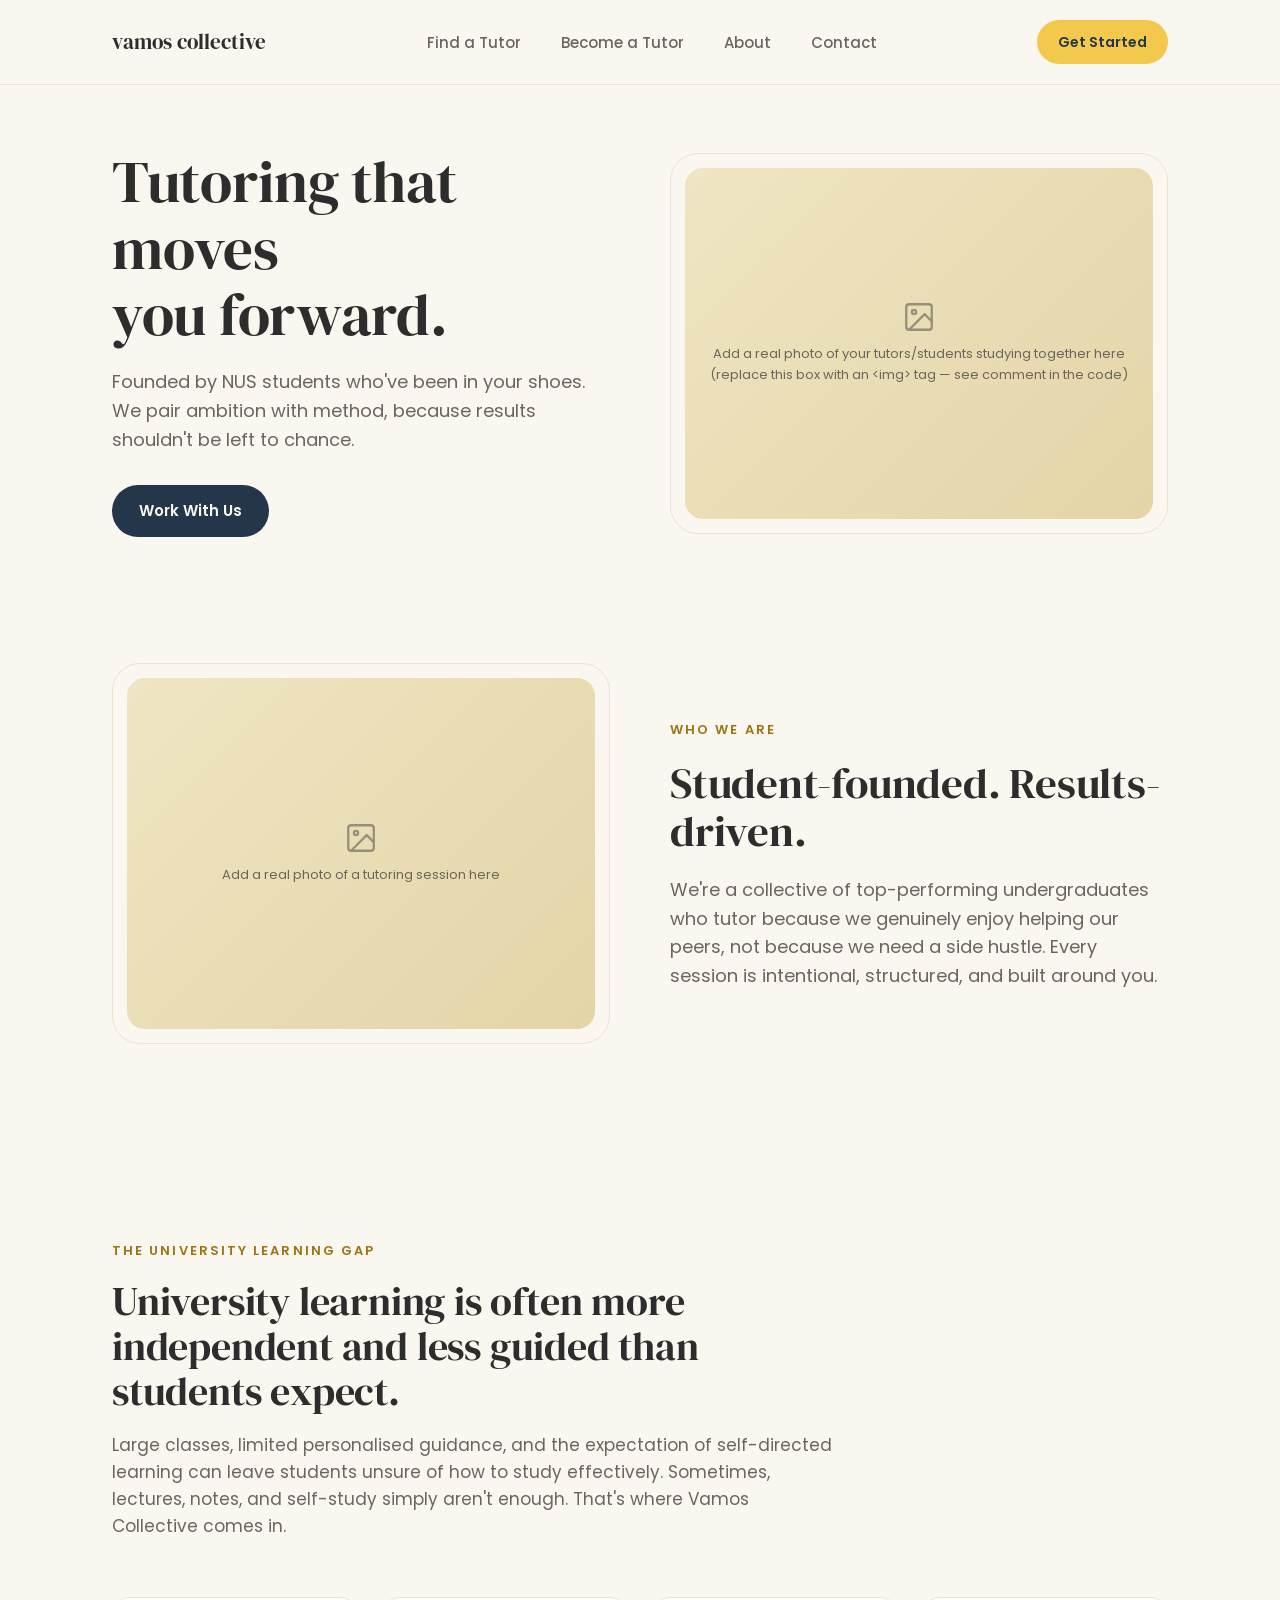
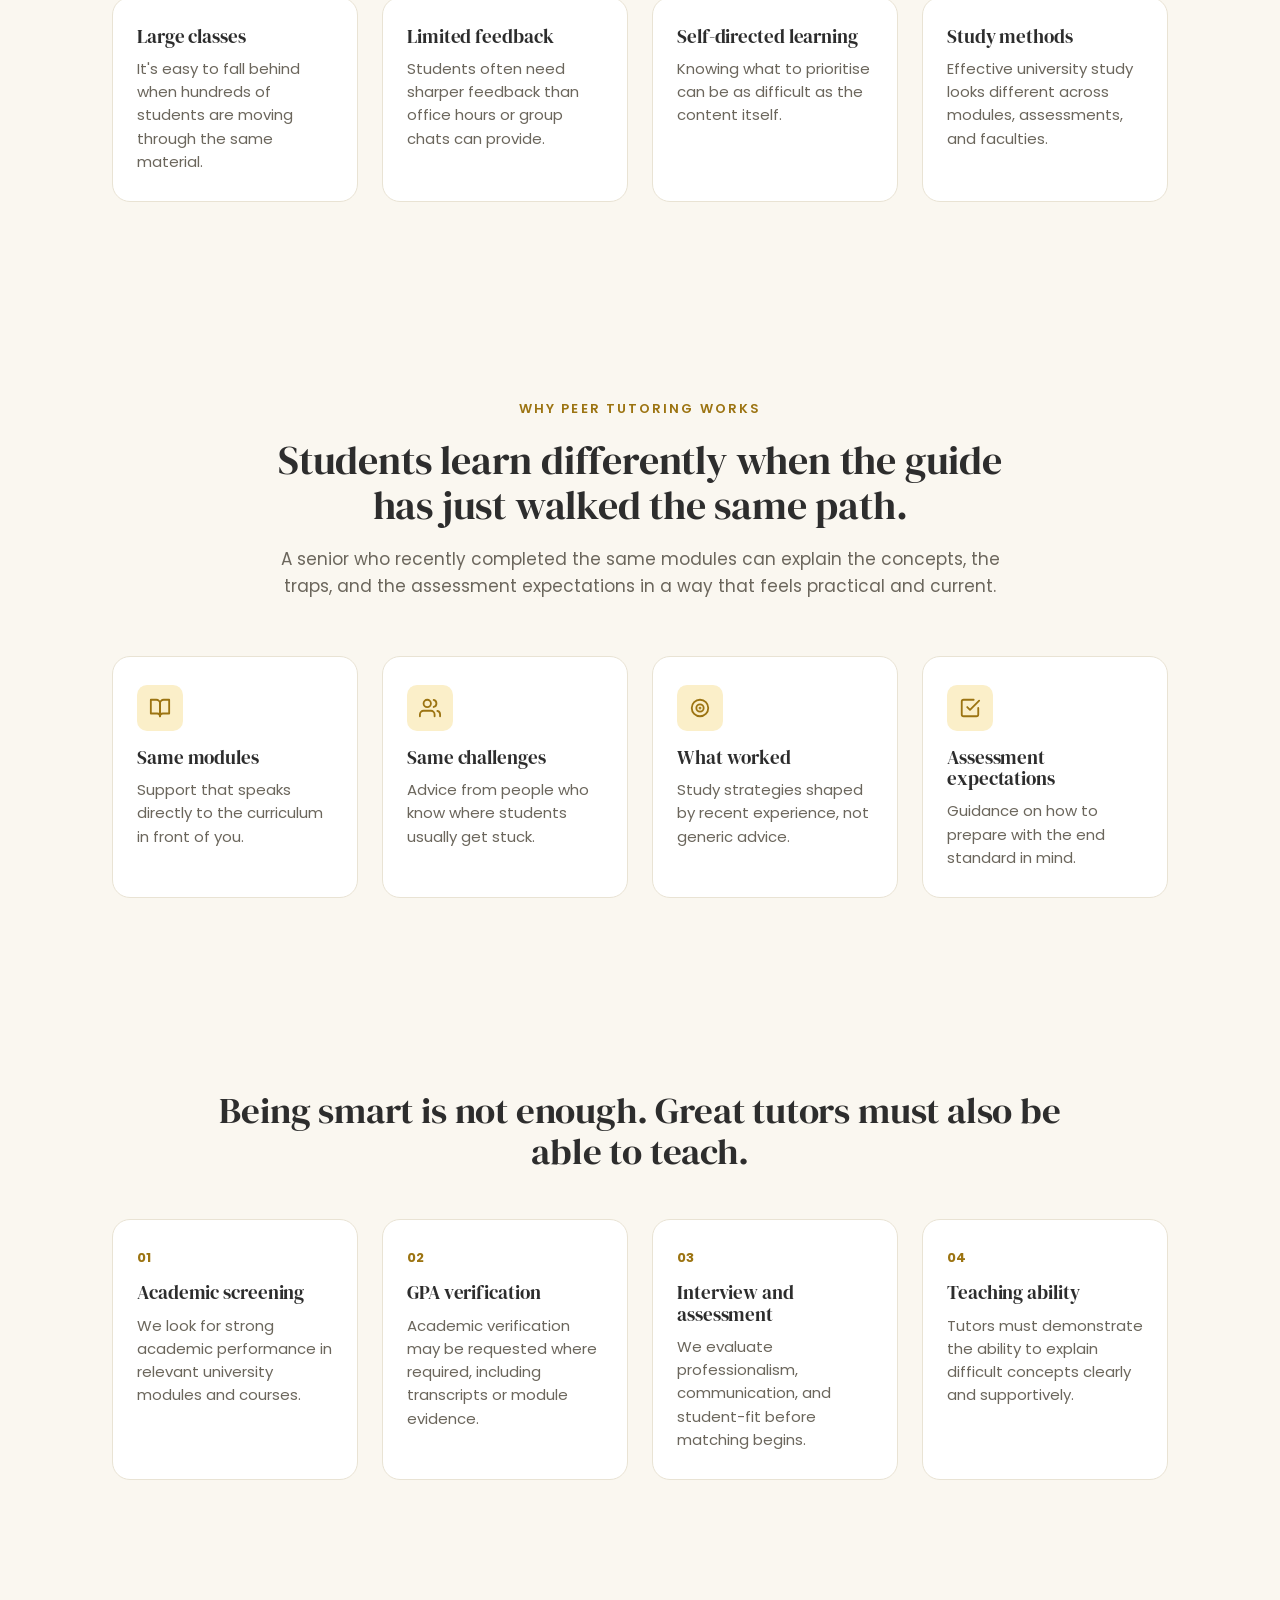
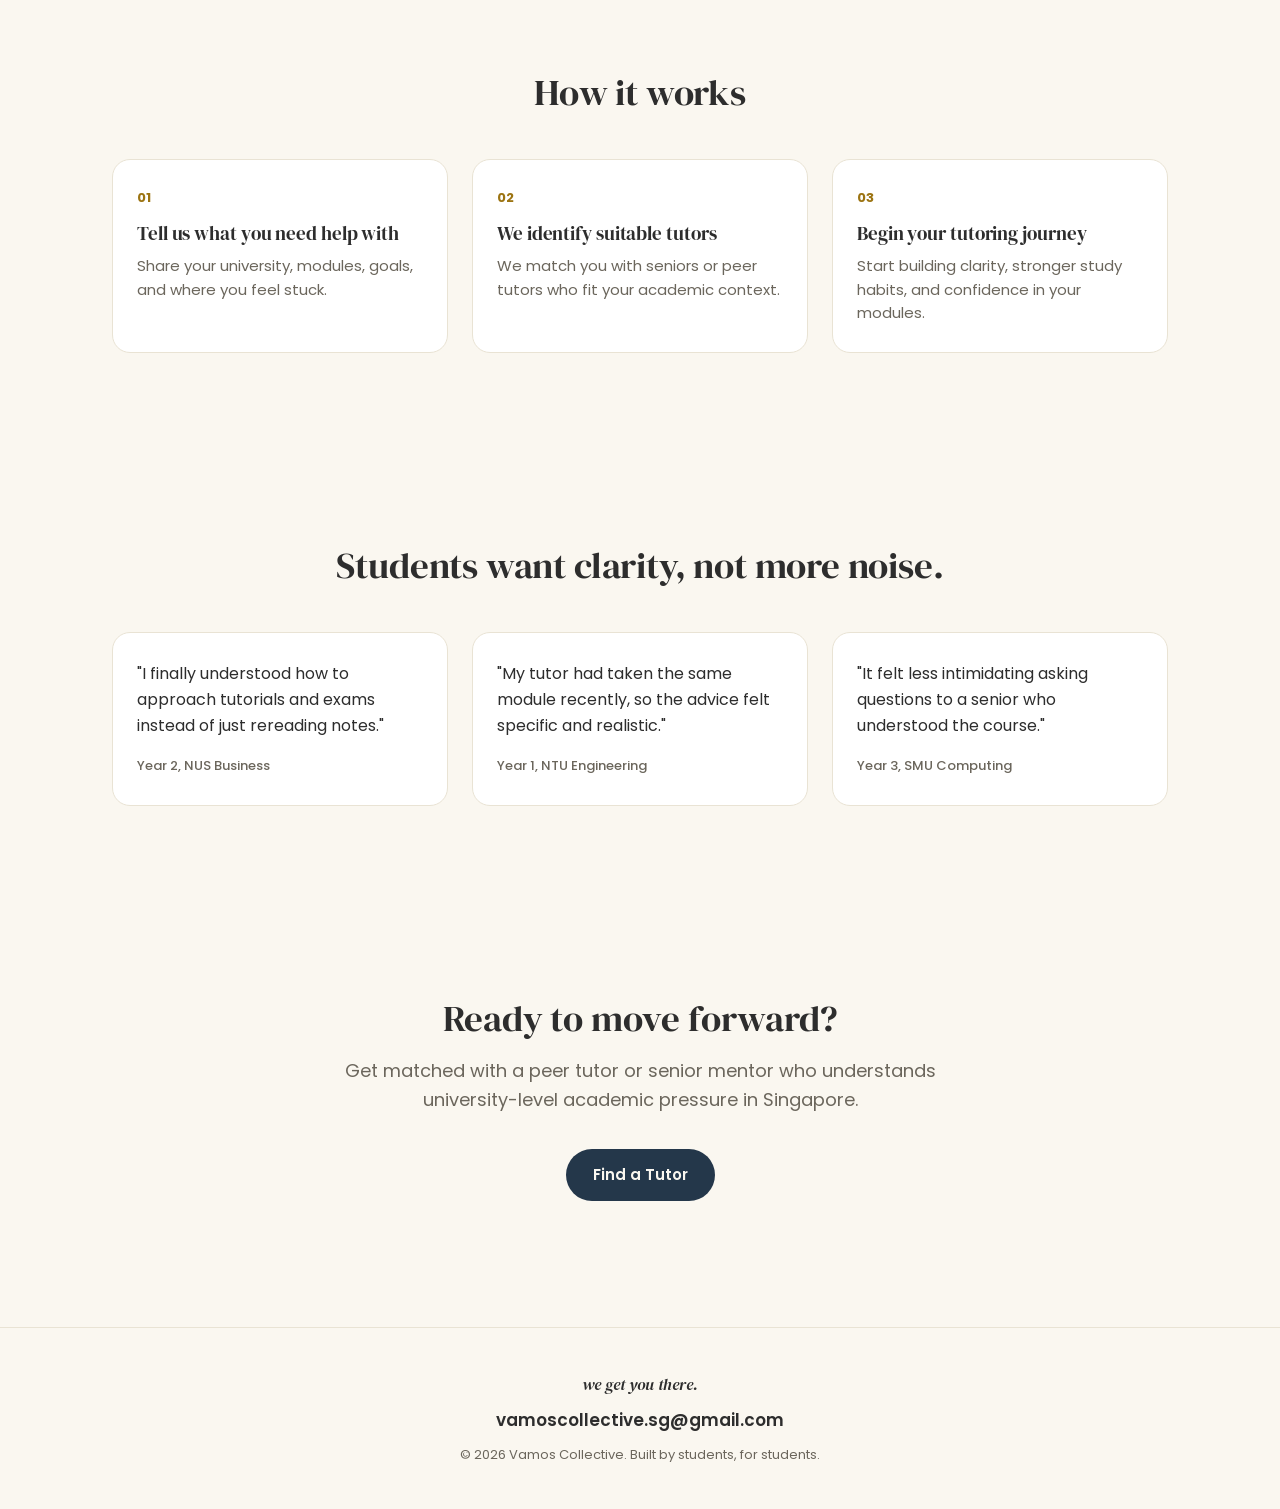
==== index.html @ 98f29b5d "Update index.html" ====
<!DOCTYPE html>
<html lang="en">
<head>
<meta charset="UTF-8">
<meta name="viewport" content="width=device-width, initial-scale=1.0">
<title>vamos collective — University Peer Tutoring in Singapore</title>
<meta name="description" content="vamos collective — Singapore's university-focused peer tutoring and academic support platform. We get you there.">
<link rel="stylesheet" href="css/styles.css">
</head>
<body>

<header class="site-header">
  <nav class="nav">
    <a href="index.html" class="nav-logo">vamos collective</a>
    <button class="nav-toggle" aria-label="Toggle menu" aria-expanded="false">
      <svg viewBox="0 0 24 24" fill="none" stroke="currentColor" stroke-width="2" stroke-linecap="round"><line x1="3" y1="6" x2="21" y2="6"/><line x1="3" y1="12" x2="21" y2="12"/><line x1="3" y1="18" x2="21" y2="18"/></svg>
    </button>
    <ul class="nav-links">
      <li><a href="find-a-tutor.html">Find a Tutor</a></li>
      <li><a href="become-a-tutor.html">Become a Tutor</a></li>
      <li><a href="about.html">About</a></li>
      <li><a href="contact.html">Contact</a></li>
    </ul>
    <a href="find-a-tutor.html" class="btn btn-gold btn-sm nav-cta">Get Started</a>
  </nav>
</header>

<main>

  <!-- SPLIT HERO -->
  <section class="hero-split">
    <div class="wrap">
      <div class="grid-2">
        <div>
          <h1>Tutoring that moves<br>you forward.</h1>
          <p class="lede">Founded by NUS students who've been in your shoes. We pair ambition with method, because results shouldn't be left to chance.</p>
          <div class="hero-split-actions">
            <a href="find-a-tutor.html" class="btn btn-primary">Work With Us</a>
          </div>
        </div>

        <div class="photo-frame">
          <div class="photo-placeholder">
            <svg viewBox="0 0 24 24" fill="none" stroke="currentColor" stroke-width="1.6" stroke-linecap="round" stroke-linejoin="round"><rect x="3" y="3" width="18" height="18" rx="2"/><circle cx="8.5" cy="8.5" r="1.5"/><path d="M21 15l-5-5L5 21"/></svg>
            <span>Add a real photo of your tutors/students studying together here<br>(replace this box with an &lt;img&gt; tag — see comment in the code)</span>
          </div>
          <!-- Once you have a real photo, replace the div above with:
          <img src="images/hero-photo.jpg" alt="Vamos Collective tutors and students studying together">
          -->
        </div>
      </div>
    </div>
  </section>

  <!-- WHO WE ARE -->
  <section>
    <div class="wrap">
      <div class="grid-2" style="align-items:center;">
        <div class="photo-frame">
          <div class="photo-placeholder">
            <svg viewBox="0 0 24 24" fill="none" stroke="currentColor" stroke-width="1.6" stroke-linecap="round" stroke-linejoin="round"><rect x="3" y="3" width="18" height="18" rx="2"/><circle cx="8.5" cy="8.5" r="1.5"/><path d="M21 15l-5-5L5 21"/></svg>
            <span>Add a real photo of a tutoring session here</span>
          </div>
          <!-- <img src="images/who-we-are.jpg" alt="A Vamos Collective tutor helping a student"> -->
        </div>

        <div>
          <span class="eyebrow">Who We Are</span>
          <h2 style="font-size:clamp(1.9rem,3.8vw,2.7rem); margin-bottom:20px;">Student-founded. Results-driven.</h2>
          <p class="lede">We're a collective of top-performing undergraduates who tutor because we genuinely enjoy helping our peers, not because we need a side hustle. Every session is intentional, structured, and built around you.</p>
        </div>
      </div>
    </div>
  </section>

  <!-- THE UNIVERSITY LEARNING GAP -->
  <section>
    <div class="wrap">
      <div class="section-head">
        <span class="eyebrow">The University Learning Gap</span>
        <h2>University learning is often more independent and less guided than students expect.</h2>
        <p>Large classes, limited personalised guidance, and the expectation of self-directed learning can leave students unsure of how to study effectively. Sometimes, lectures, notes, and self-study simply aren't enough. That's where Vamos Collective comes in.</p>
      </div>

      <div class="grid-4">
        <div class="card">
          <h3>Large classes</h3>
          <p>It's easy to fall behind when hundreds of students are moving through the same material.</p>
        </div>
        <div class="card">
          <h3>Limited feedback</h3>
          <p>Students often need sharper feedback than office hours or group chats can provide.</p>
        </div>
        <div class="card">
          <h3>Self-directed learning</h3>
          <p>Knowing what to prioritise can be as difficult as the content itself.</p>
        </div>
        <div class="card">
          <h3>Study methods</h3>
          <p>Effective university study looks different across modules, assessments, and faculties.</p>
        </div>
      </div>
    </div>
  </section>

  <!-- WHY PEER TUTORING WORKS -->
  <section>
    <div class="wrap">
      <div class="section-head center" style="max-width:760px;">
        <span class="eyebrow">Why Peer Tutoring Works</span>
        <h2>Students learn differently when the guide has just walked the same path.</h2>
        <p>A senior who recently completed the same modules can explain the concepts, the traps, and the assessment expectations in a way that feels practical and current.</p>
      </div>

      <div class="grid-4">
        <div class="card">
          <div class="icon-chip">
            <svg viewBox="0 0 24 24" fill="none" stroke="currentColor" stroke-width="2" stroke-linecap="round" stroke-linejoin="round"><path d="M2 3h6a4 4 0 0 1 4 4v14a3 3 0 0 0-3-3H2z"/><path d="M22 3h-6a4 4 0 0 0-4 4v14a3 3 0 0 1 3-3h7z"/></svg>
          </div>
          <h3>Same modules</h3>
          <p>Support that speaks directly to the curriculum in front of you.</p>
        </div>
        <div class="card">
          <div class="icon-chip">
            <svg viewBox="0 0 24 24" fill="none" stroke="currentColor" stroke-width="2" stroke-linecap="round" stroke-linejoin="round"><path d="M17 21v-2a4 4 0 0 0-4-4H5a4 4 0 0 0-4 4v2"/><circle cx="9" cy="7" r="4"/><path d="M23 21v-2a4 4 0 0 0-3-3.87"/><path d="M16 3.13a4 4 0 0 1 0 7.75"/></svg>
          </div>
          <h3>Same challenges</h3>
          <p>Advice from people who know where students usually get stuck.</p>
        </div>
        <div class="card">
          <div class="icon-chip">
            <svg viewBox="0 0 24 24" fill="none" stroke="currentColor" stroke-width="2" stroke-linecap="round" stroke-linejoin="round"><circle cx="12" cy="12" r="9"/><circle cx="12" cy="12" r="4"/><circle cx="12" cy="12" r="0.5"/></svg>
          </div>
          <h3>What worked</h3>
          <p>Study strategies shaped by recent experience, not generic advice.</p>
        </div>
        <div class="card">
          <div class="icon-chip">
            <svg viewBox="0 0 24 24" fill="none" stroke="currentColor" stroke-width="2" stroke-linecap="round" stroke-linejoin="round"><path d="M9 11l3 3L22 4"/><path d="M21 12v7a2 2 0 0 1-2 2H5a2 2 0 0 1-2-2V5a2 2 0 0 1 2-2h11"/></svg>
          </div>
          <h3>Assessment expectations</h3>
          <p>Guidance on how to prepare with the end standard in mind.</p>
        </div>
      </div>
    </div>
  </section>

  <!-- SMART VS TEACH -->
  <section>
    <div class="wrap statement-wrap">
      <h2 class="statement">Being smart is not enough. Great tutors must also be able to teach.</h2>

      <div class="grid-4" style="margin-top:46px; text-align:left;">
        <div class="card">
          <span class="num">01</span>
          <h3>Academic screening</h3>
          <p>We look for strong academic performance in relevant university modules and courses.</p>
        </div>
        <div class="card">
          <span class="num">02</span>
          <h3>GPA verification</h3>
          <p>Academic verification may be requested where required, including transcripts or module evidence.</p>
        </div>
        <div class="card">
          <span class="num">03</span>
          <h3>Interview and assessment</h3>
          <p>We evaluate professionalism, communication, and student-fit before matching begins.</p>
        </div>
        <div class="card">
          <span class="num">04</span>
          <h3>Teaching ability</h3>
          <p>Tutors must demonstrate the ability to explain difficult concepts clearly and supportively.</p>
        </div>
      </div>
    </div>
  </section>

  <!-- HOW IT WORKS -->
  <section>
    <div class="wrap statement-wrap">
      <h2 class="statement" style="margin-bottom:46px;">How it works</h2>
      <div class="grid-3" style="text-align:left;">
        <div class="card">
          <span class="num">01</span>
          <h3>Tell us what you need help with</h3>
          <p>Share your university, modules, goals, and where you feel stuck.</p>
        </div>
        <div class="card">
          <span class="num">02</span>
          <h3>We identify suitable tutors</h3>
          <p>We match you with seniors or peer tutors who fit your academic context.</p>
        </div>
        <div class="card">
          <span class="num">03</span>
          <h3>Begin your tutoring journey</h3>
          <p>Start building clarity, stronger study habits, and confidence in your modules.</p>
        </div>
      </div>
    </div>
  </section>

  <!-- TESTIMONIALS -->
  <section>
    <div class="wrap statement-wrap">
      <h2 class="statement" style="margin-bottom:46px;">Students want clarity, not more noise.</h2>
      <div class="grid-3" style="text-align:left;">
        <div class="quote-card">
          <p class="quote">"I finally understood how to approach tutorials and exams instead of just rereading notes."</p>
          <p class="who">Year 2, NUS Business</p>
        </div>
        <div class="quote-card">
          <p class="quote">"My tutor had taken the same module recently, so the advice felt specific and realistic."</p>
          <p class="who">Year 1, NTU Engineering</p>
        </div>
        <div class="quote-card">
          <p class="quote">"It felt less intimidating asking questions to a senior who understood the course."</p>
          <p class="who">Year 3, SMU Computing</p>
        </div>
      </div>
    </div>
  </section>

  <!-- FINAL CTA -->
  <section>
    <div class="wrap statement-wrap">
      <h2 class="statement">Ready to move forward?</h2>
      <p class="hero-sub" style="margin-top:18px;">Get matched with a peer tutor or senior mentor who understands university-level academic pressure in Singapore.</p>
      <div class="hero-actions">
        <a href="find-a-tutor.html" class="btn btn-primary">Find a Tutor</a>
      </div>
    </div>
  </section>

</main>

<footer class="site-footer">
  <div class="wrap">
    <p class="tagline-italic" style="font-size:16px; margin-bottom:10px;">we get you there.</p>
    <a href="mailto:vamoscollective.sg@gmail.com">vamoscollective.sg@gmail.com</a>
    <p class="footer-copy">© 2026 Vamos Collective. Built by students, for students.</p>
  </div>
</footer>

<script src="js/main.js"></script>
</body>
</html>
---- css/styles.css ----
/* ===================================================
   VAMOS COLLECTIVE — Shared Stylesheet
   Palette: Warm Cream / Golden Yellow / Charcoal / Dusty Navy
   =================================================== */

@import url('https://fonts.googleapis.com/css2?family=DM+Serif+Display:ital@0;1&family=Poppins:wght@400;500;600;700&display=swap');

:root {
  /* Color tokens — exact brand spec */
  --cream: #FAF7F0;
  --card: #FFFFFF;
  --gold: #F2C94C;
  --gold-deep: #9C7412;          /* accessible-contrast gold for small text on cream */
  --gold-soft: #FBEFC9;          /* tint for icon chips / hover backgrounds */
  --navy: #334E68;
  --navy-deep: #24374A;
  --charcoal: #2D2D2D;
  --charcoal-soft: #6B665C;
  --line: #E9E3D4;

  /* Type */
  --font-display: 'DM Serif Display', Georgia, serif;
  --font-body: 'Poppins', system-ui, sans-serif;

  /* Layout */
  --max-width: 1120px;
  --radius-lg: 28px;
  --radius-md: 18px;
  --radius-sm: 10px;
}

*, *::before, *::after { box-sizing: border-box; }

html { scroll-behavior: smooth; }

@media (prefers-reduced-motion: reduce) {
  html { scroll-behavior: auto; }
  *, *::before, *::after {
    animation-duration: 0.01ms !important;
    animation-iteration-count: 1 !important;
    transition-duration: 0.01ms !important;
  }
}

body {
  margin: 0;
  background: var(--cream);
  color: var(--charcoal);
  font-family: var(--font-body);
  font-size: 17px;
  line-height: 1.6;
  -webkit-font-smoothing: antialiased;
}

img { max-width: 100%; display: block; }

a { color: inherit; text-decoration: none; }

h1, h2, h3 {
  font-family: var(--font-display);
  font-weight: 400;
  line-height: 1.12;
  letter-spacing: -0.005em;
  margin: 0;
  color: var(--charcoal);
}

.tagline-italic {
  font-family: var(--font-display);
  font-style: italic;
}

p { margin: 0; }

.wrap {
  max-width: var(--max-width);
  margin: 0 auto;
  padding: 0 32px;
}

/* Focus visibility for keyboard users */
a:focus-visible,
button:focus-visible,
input:focus-visible,
textarea:focus-visible {
  outline: 3px solid var(--navy);
  outline-offset: 3px;
}

/* ===================== EYEBROW LABEL ===================== */
.eyebrow {
  display: inline-block;
  font-family: var(--font-body);
  font-weight: 600;
  font-size: 13px;
  letter-spacing: 0.16em;
  text-transform: uppercase;
  color: var(--gold-deep);
  margin-bottom: 18px;
}

/* ===================== NAVIGATION ===================== */
.site-header {
  position: sticky;
  top: 0;
  z-index: 50;
  background: rgba(250, 247, 240, 0.92);
  backdrop-filter: blur(8px);
  border-bottom: 1px solid var(--line);
}

.nav {
  display: flex;
  align-items: center;
  justify-content: space-between;
  padding: 20px 32px;
  max-width: var(--max-width);
  margin: 0 auto;
}

.nav-logo {
  font-family: var(--font-display);
  font-weight: 400;
  font-size: 21px;
  text-transform: lowercase;
  color: var(--charcoal);
}

.nav-links {
  display: flex;
  align-items: center;
  gap: 36px;
  list-style: none;
  margin: 0;
  padding: 0;
}

.nav-links a {
  font-size: 15px;
  font-weight: 500;
  color: var(--charcoal-soft);
  transition: color 0.15s ease;
  padding: 6px 2px;
}

.nav-links a:hover { color: var(--charcoal); }

.nav-links a[aria-current="page"] {
  color: var(--charcoal);
  font-weight: 600;
}

.nav-cta {
  display: inline-flex;
}

.nav-toggle {
  display: none;
  background: none;
  border: none;
  cursor: pointer;
  padding: 8px;
}

.nav-toggle svg { width: 26px; height: 26px; }

/* ===================== BUTTONS ===================== */
.btn {
  display: inline-flex;
  align-items: center;
  justify-content: center;
  gap: 8px;
  font-family: var(--font-body);
  font-weight: 600;
  font-size: 15px;
  padding: 13px 26px;
  border-radius: 999px;
  border: 1px solid transparent;
  cursor: pointer;
  transition: transform 0.15s ease, box-shadow 0.15s ease, background 0.15s ease, border-color 0.15s ease;
  white-space: nowrap;
}

.btn:hover { transform: translateY(-1px); }

.btn-primary {
  background: var(--navy-deep);
  color: var(--cream);
}
.btn-primary:hover { background: var(--navy); }

.btn-gold {
  background: var(--gold);
  color: var(--navy-deep);
}
.btn-gold:hover { box-shadow: 0 6px 18px rgba(242, 201, 76, 0.45); }

.btn-outline {
  background: transparent;
  color: var(--charcoal);
  border-color: var(--line);
}
.btn-outline:hover { border-color: var(--charcoal); }

.btn-sm { padding: 10px 20px; font-size: 14px; }

.btn:disabled,
.btn[aria-disabled="true"] {
  opacity: 0.55;
  cursor: not-allowed;
  transform: none !important;
}

/* ===================== HERO ===================== */
.hero {
  padding: 108px 0 76px;
  text-align: center;
  position: relative;
  overflow: hidden;
}

.hero-badge {
  display: inline-flex;
  align-items: center;
  gap: 8px;
  background: var(--card);
  border: 1px solid var(--line);
  padding: 9px 18px 9px 14px;
  border-radius: 999px;
  font-size: 14px;
  font-weight: 500;
  color: var(--charcoal-soft);
  margin-bottom: 28px;
}

.hero h1 {
  font-size: clamp(2.4rem, 5.4vw, 4.1rem);
  max-width: 900px;
  margin: 0 auto;
}

.hero-sub {
  max-width: 620px;
  margin: 26px auto 0;
  color: var(--charcoal-soft);
  font-size: 18px;
}

.hero-actions {
  display: flex;
  justify-content: center;
  gap: 14px;
  margin-top: 34px;
  flex-wrap: wrap;
}

/* University route strip */
.uni-strip {
  margin: 48px auto 0;
  max-width: 780px;
  background: var(--card);
  border: 1px solid var(--line);
  border-radius: 999px;
  padding: 16px 30px;
  display: flex;
  align-items: center;
  justify-content: center;
  gap: 22px;
  flex-wrap: wrap;
  position: relative;
}

.uni-strip span {
  font-family: var(--font-body);
  font-weight: 600;
  font-size: 14px;
  color: var(--charcoal);
}

.uni-strip .uni-note {
  font-family: var(--font-body);
  font-weight: 400;
  color: var(--charcoal-soft);
}

.uni-strip .dot {
  width: 4px;
  height: 4px;
  border-radius: 50%;
  background: var(--gold);
}

/* Signature route/path motif */
.route-line {
  position: absolute;
  inset: 0;
  pointer-events: none;
  opacity: 0.5;
  z-index: -1;
}

/* ===================== SECTIONS ===================== */
section { padding: 96px 0; }

.section-head {
  max-width: 720px;
  margin-bottom: 56px;
}

.section-head.center { margin-left: auto; margin-right: auto; text-align: center; }

.section-head h2 {
  font-size: clamp(1.7rem, 3.4vw, 2.5rem);
}

.section-head p {
  margin-top: 18px;
  color: var(--charcoal-soft);
  font-size: 17px;
}

.lede {
  max-width: 760px;
  color: var(--charcoal-soft);
  font-size: 18px;
  margin-top: 20px;
}

/* ===================== GRID / CARDS ===================== */
.grid-4 {
  display: grid;
  grid-template-columns: repeat(4, 1fr);
  gap: 24px;
}

.grid-3 {
  display: grid;
  grid-template-columns: repeat(3, 1fr);
  gap: 24px;
}

.grid-2 {
  display: grid;
  grid-template-columns: 1fr 1fr;
  gap: 60px;
  align-items: start;
}

.card {
  background: var(--card);
  border: 1px solid var(--line);
  border-radius: var(--radius-md);
  padding: 28px 24px;
}

.card h3 {
  font-size: 19px;
  font-weight: 400;
  margin-bottom: 10px;
}

.card p {
  color: var(--charcoal-soft);
  font-size: 15px;
  line-height: 1.55;
}

.card .num {
  font-family: var(--font-body);
  font-weight: 700;
  font-size: 13px;
  color: var(--gold-deep);
  margin-bottom: 14px;
  display: block;
}

.icon-chip {
  width: 46px;
  height: 46px;
  border-radius: var(--radius-sm);
  background: var(--gold-soft);
  display: flex;
  align-items: center;
  justify-content: center;
  margin-bottom: 16px;
}

.icon-chip svg { width: 22px; height: 22px; stroke: var(--gold-deep); }

/* Testimonial cards */
.quote-card {
  background: var(--card);
  border: 1px solid var(--line);
  border-radius: var(--radius-md);
  padding: 28px 24px;
  display: flex;
  flex-direction: column;
  gap: 18px;
}

.quote-card p.quote {
  font-size: 16px;
  color: var(--charcoal);
  line-height: 1.6;
}

.quote-card .who {
  font-size: 13px;
  color: var(--charcoal-soft);
  font-weight: 500;
}

/* Bold statement / mid-page heading (no card) */
.statement {
  font-size: clamp(1.6rem, 3.2vw, 2.3rem);
  max-width: 900px;
  margin: 0 auto;
  text-align: center;
}

.statement-wrap { text-align: center; }

/* ===================== FORM CARD (Become/Find a tutor) ===================== */
.form-card {
  background: var(--card);
  border: 1px solid var(--line);
  border-radius: var(--radius-lg);
  padding: 36px;
}

.form-card h3 {
  font-size: 22px;
  margin-bottom: 10px;
}

.form-card > p {
  color: var(--charcoal-soft);
  font-size: 15px;
  margin-bottom: 24px;
}

.embed-box {
  border: 1.5px dashed var(--line);
  border-radius: var(--radius-md);
  padding: 46px 24px;
  text-align: center;
  margin-bottom: 24px;
}

.embed-box strong {
  display: block;
  font-family: var(--font-display);
  font-size: 16px;
  margin-bottom: 8px;
}

.embed-box p {
  font-size: 14px;
  color: var(--charcoal-soft);
}

.embed-box iframe {
  width: 100%;
  min-height: 640px;
  border: none;
  border-radius: var(--radius-sm);
}

.form-actions { text-align: center; }

.form-note {
  display: block;
  margin-top: 12px;
  font-size: 13px;
  color: var(--charcoal-soft);
}

/* ===================== CONTACT FORM ===================== */
.contact-form {
  background: var(--card);
  border: 1px solid var(--line);
  border-radius: var(--radius-lg);
  padding: 36px;
}

.contact-form h3 {
  font-size: 22px;
  margin-bottom: 22px;
}

.field {
  width: 100%;
  padding: 15px 18px;
  margin-bottom: 16px;
  border: 1px solid var(--line);
  border-radius: var(--radius-sm);
  background: var(--cream);
  font-family: var(--font-body);
  font-size: 15px;
  color: var(--charcoal);
}

.field::placeholder { color: #9A9385; }

textarea.field { min-height: 140px; resize: vertical; }

.contact-form .btn { width: 100%; }

.form-status {
  margin-top: 14px;
  font-size: 14px;
  text-align: center;
}
.form-status.success { color: #3F7A4E; }
.form-status.error { color: #B3452E; }

.mail-pill {
  display: inline-flex;
  align-items: center;
  gap: 10px;
  background: var(--card);
  border: 1px solid var(--line);
  padding: 10px 20px;
  border-radius: 999px;
  font-weight: 600;
  font-size: 15px;
  margin-bottom: 30px;
}
.mail-pill svg { width: 18px; height: 18px; stroke: var(--gold-deep); }

/* ===================== PHOTO FRAME (real photography slot) ===================== */
.photo-frame {
  background: var(--cream);
  border: 1px solid var(--line);
  border-radius: var(--radius-lg);
  padding: 14px;
}

.photo-frame .photo-placeholder {
  width: 100%;
  aspect-ratio: 4 / 3;
  border-radius: calc(var(--radius-lg) - 10px);
  background: linear-gradient(135deg, #F0E5C4, #E3D5A6);
  display: flex;
  flex-direction: column;
  align-items: center;
  justify-content: center;
  gap: 10px;
  color: var(--charcoal-soft);
  font-family: var(--font-body);
  font-size: 13px;
  text-align: center;
  padding: 24px;
}

.photo-frame .photo-placeholder svg {
  width: 34px;
  height: 34px;
  stroke: var(--charcoal-soft);
  opacity: 0.65;
}

.photo-frame img {
  width: 100%;
  height: 100%;
  object-fit: cover;
  border-radius: calc(var(--radius-lg) - 10px);
  display: block;
}

/* ===================== SPLIT HERO (homepage) ===================== */
.hero-split { padding: 64px 0 30px; }

.hero-split .grid-2 { align-items: center; }

.hero-split h1 {
  font-size: clamp(2.5rem, 5vw, 3.7rem);
  margin-bottom: 20px;
}

.hero-split .lede { margin-top: 0; }

.hero-split-actions {
  display: flex;
  gap: 14px;
  margin-top: 30px;
  flex-wrap: wrap;
}

/* ===================== FOOTER (minimal, centered) ===================== */
.site-footer {
  border-top: 1px solid var(--line);
  padding: 44px 0;
  margin-top: 30px;
  text-align: center;
}

.site-footer a {
  font-weight: 600;
  color: var(--charcoal);
}

.site-footer a:hover { color: var(--navy); }

.site-footer .footer-copy {
  margin-top: 10px;
  font-size: 13px;
  color: var(--charcoal-soft);
}

/* ===================== RESPONSIVE ===================== */
@media (max-width: 860px) {
  .grid-4 { grid-template-columns: repeat(2, 1fr); }
  .grid-3 { grid-template-columns: 1fr; }
  .grid-2 { grid-template-columns: 1fr; gap: 40px; }
}

@media (max-width: 720px) {
  .nav-links {
    position: fixed;
    top: 73px;
    left: 0;
    right: 0;
    background: var(--cream);
    flex-direction: column;
    align-items: flex-start;
    gap: 4px;
    padding: 18px 24px 26px;
    border-bottom: 1px solid var(--line);
    transform: translateY(-140%);
    transition: transform 0.25s ease;
  }
  .nav-links.open { transform: translateY(0); }
  .nav-links a { padding: 10px 0; width: 100%; }
  .nav-cta { display: none; }
  .nav-toggle { display: inline-flex; }
  .grid-4 { grid-template-columns: 1fr; }
  .hero { padding: 56px 0 40px; }
  .wrap { padding: 0 20px; }
  .form-card, .contact-form { padding: 26px; }
}
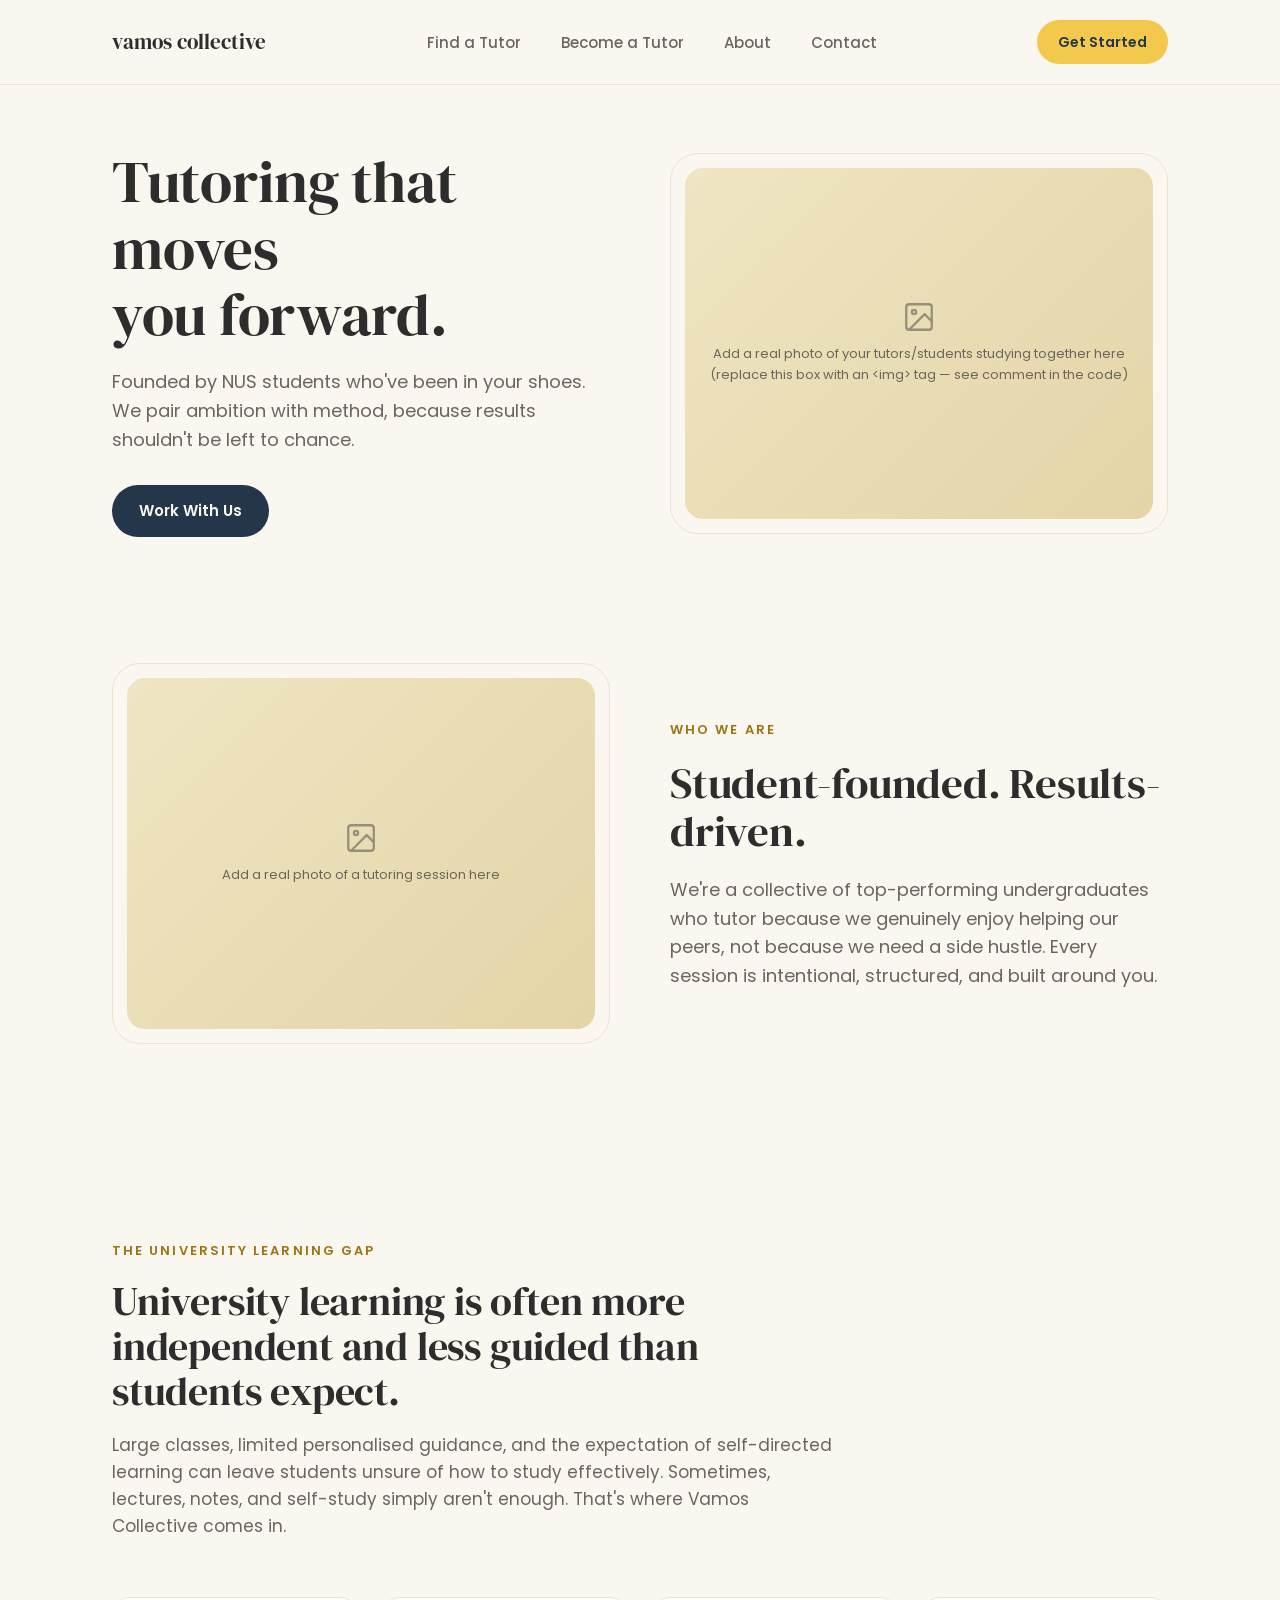
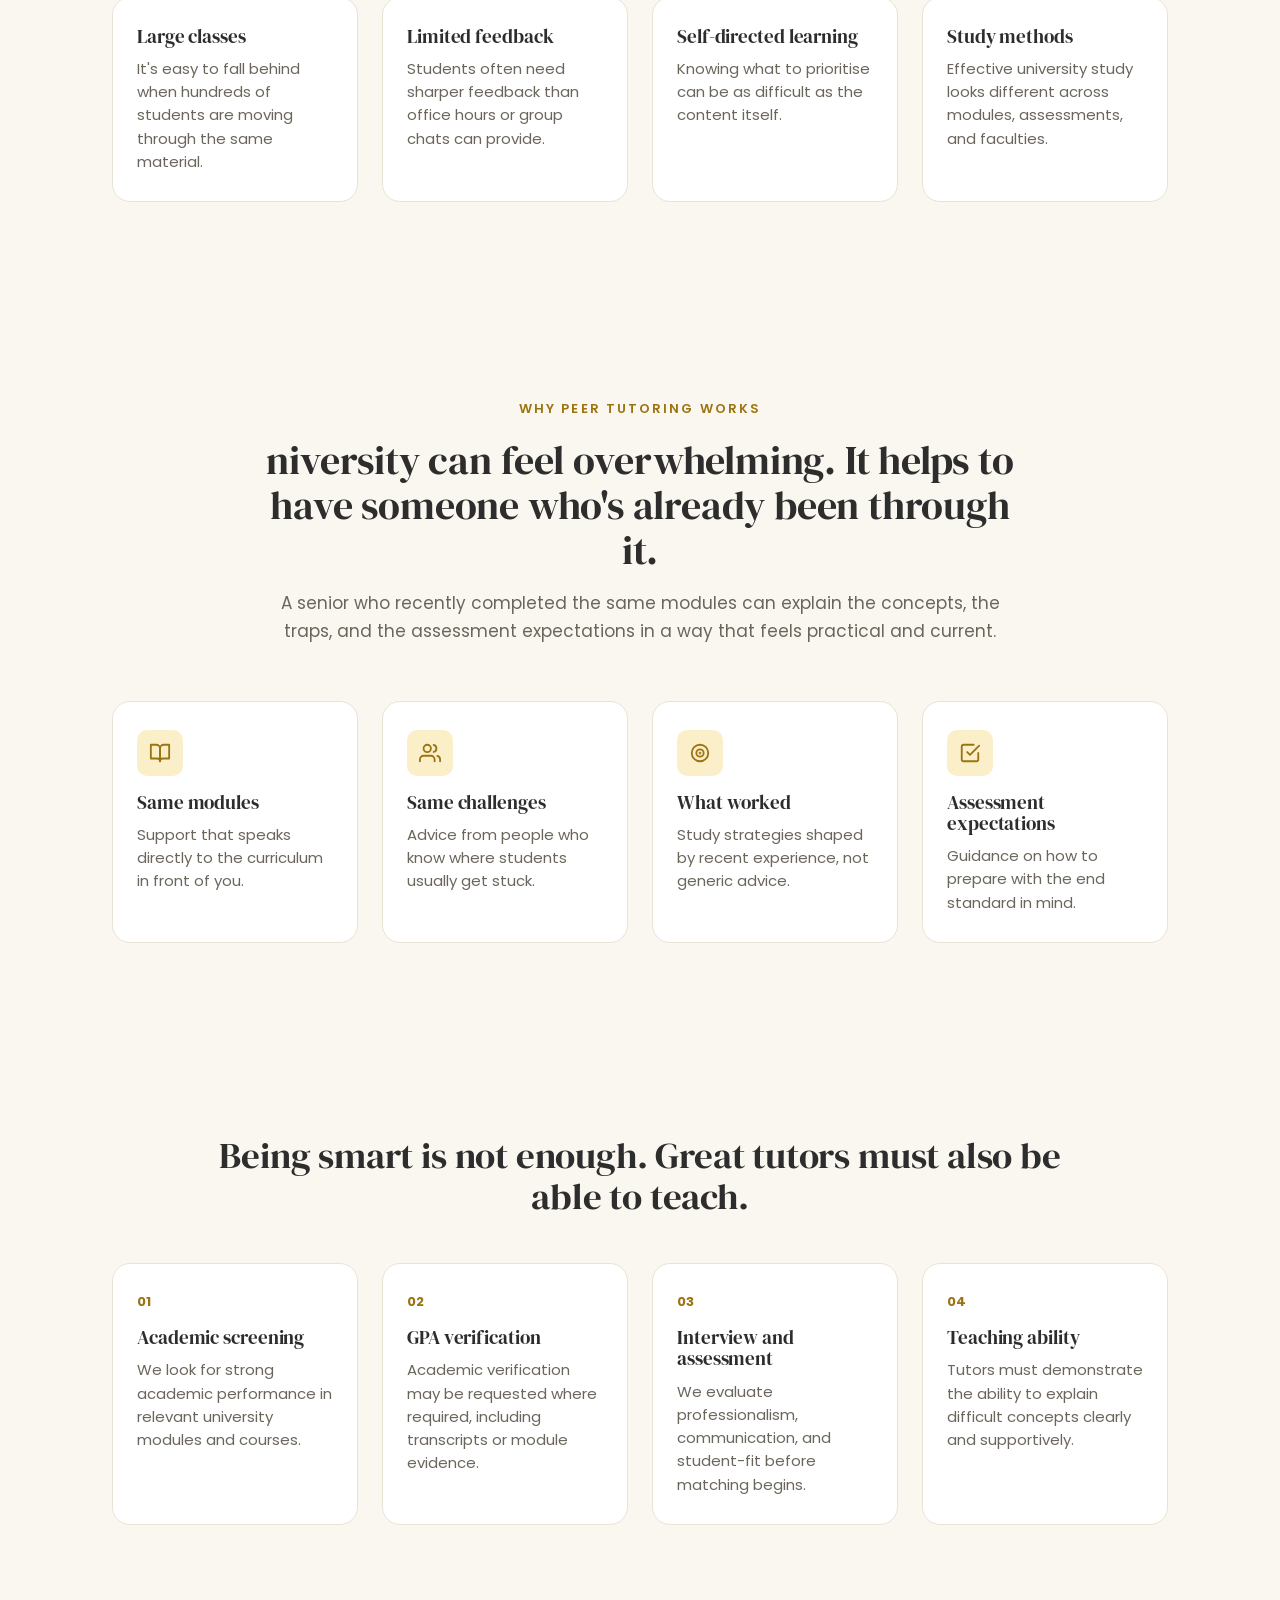
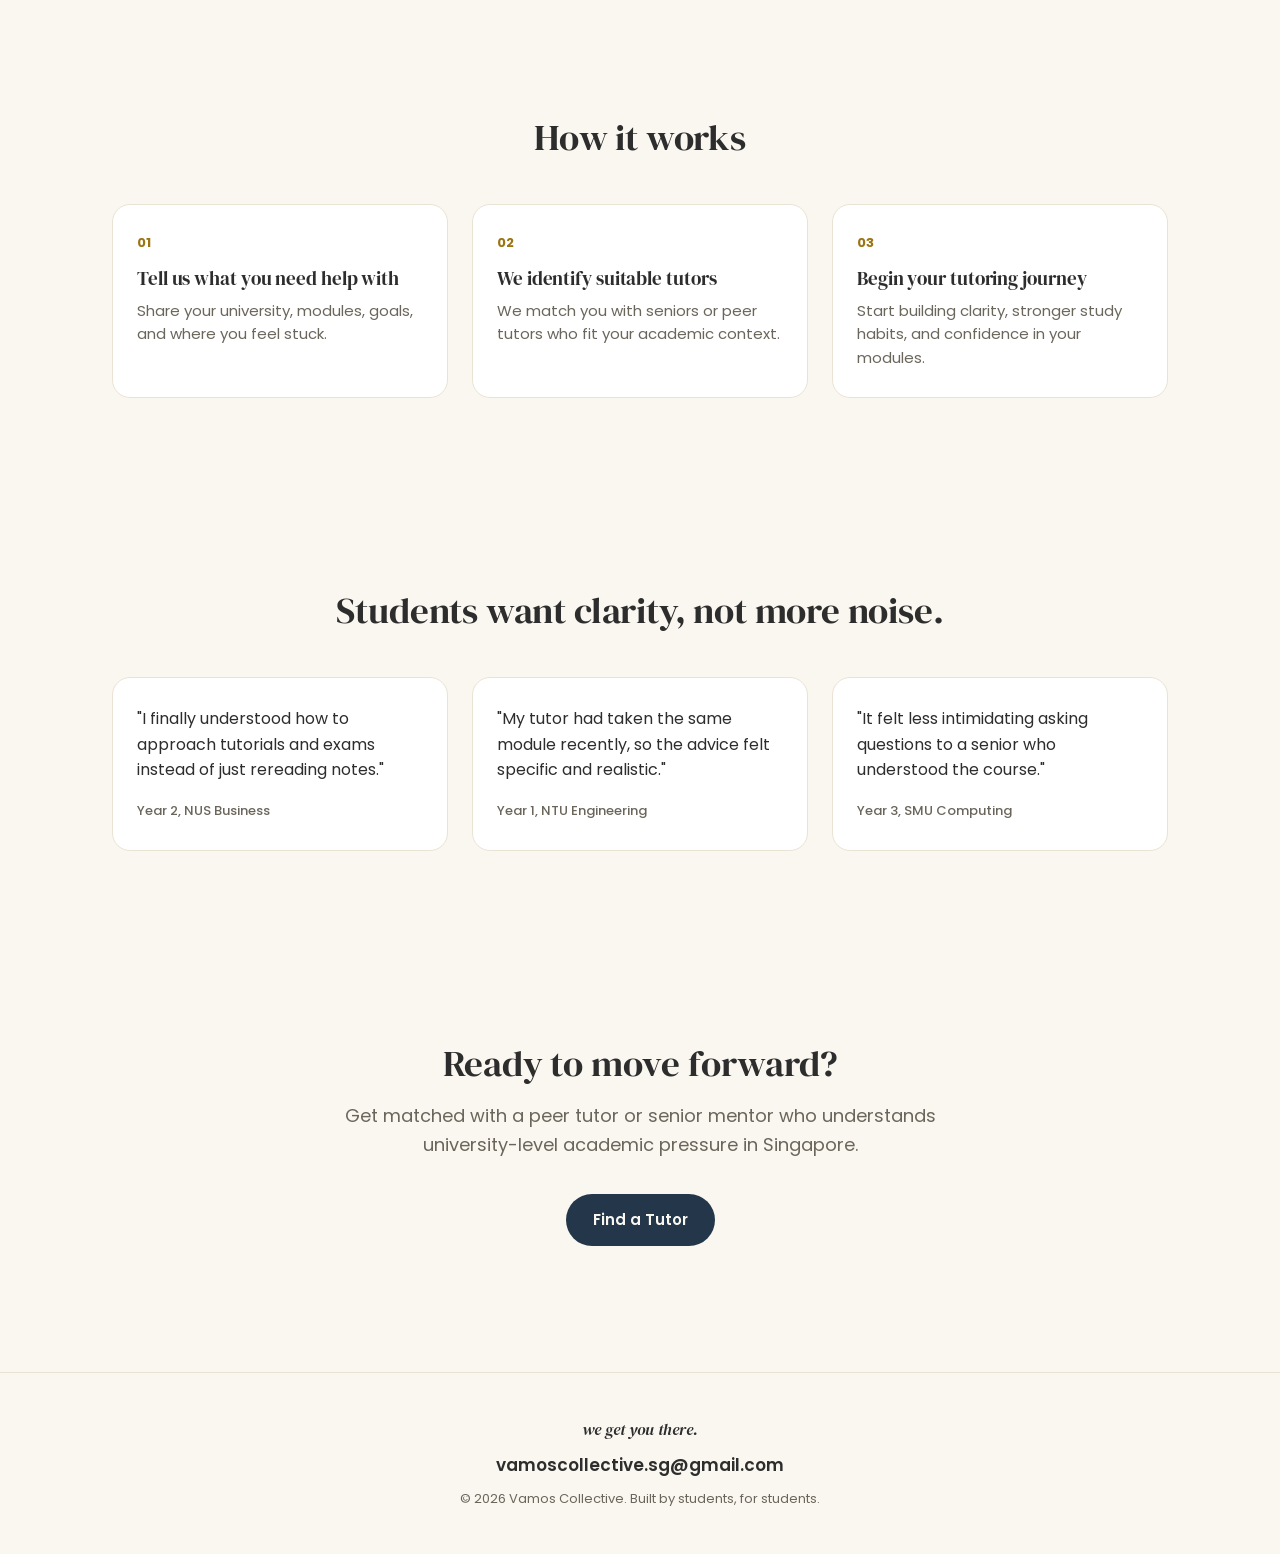
==== commit b47e158b: "Update index.html" ====
--- a/index.html
+++ b/index.html
@@ -108,7 +108,7 @@
     <div class="wrap">
       <div class="section-head center" style="max-width:760px;">
         <span class="eyebrow">Why Peer Tutoring Works</span>
-        <h2>Students learn differently when the guide has just walked the same path.</h2>
+        <h2>niversity can feel overwhelming. It helps to have someone who's already been through it.</h2>
         <p>A senior who recently completed the same modules can explain the concepts, the traps, and the assessment expectations in a way that feels practical and current.</p>
       </div>
 
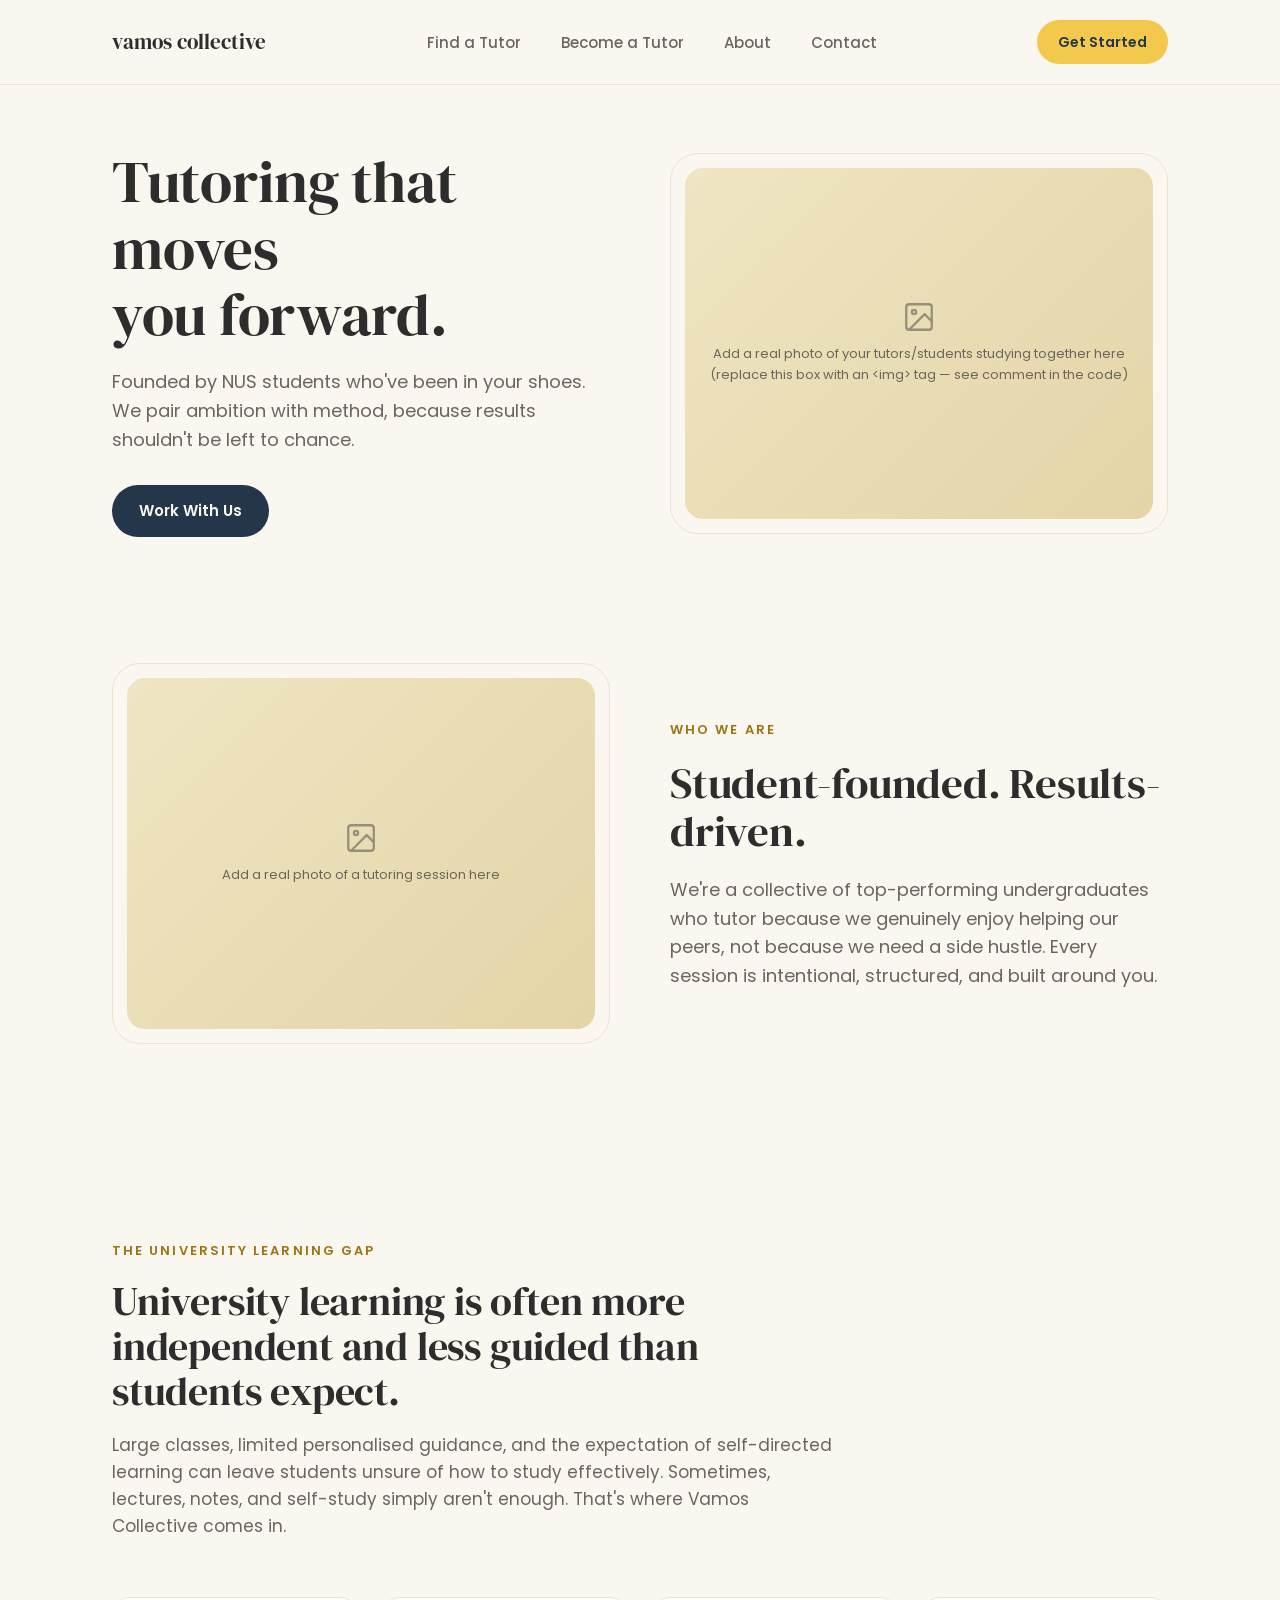
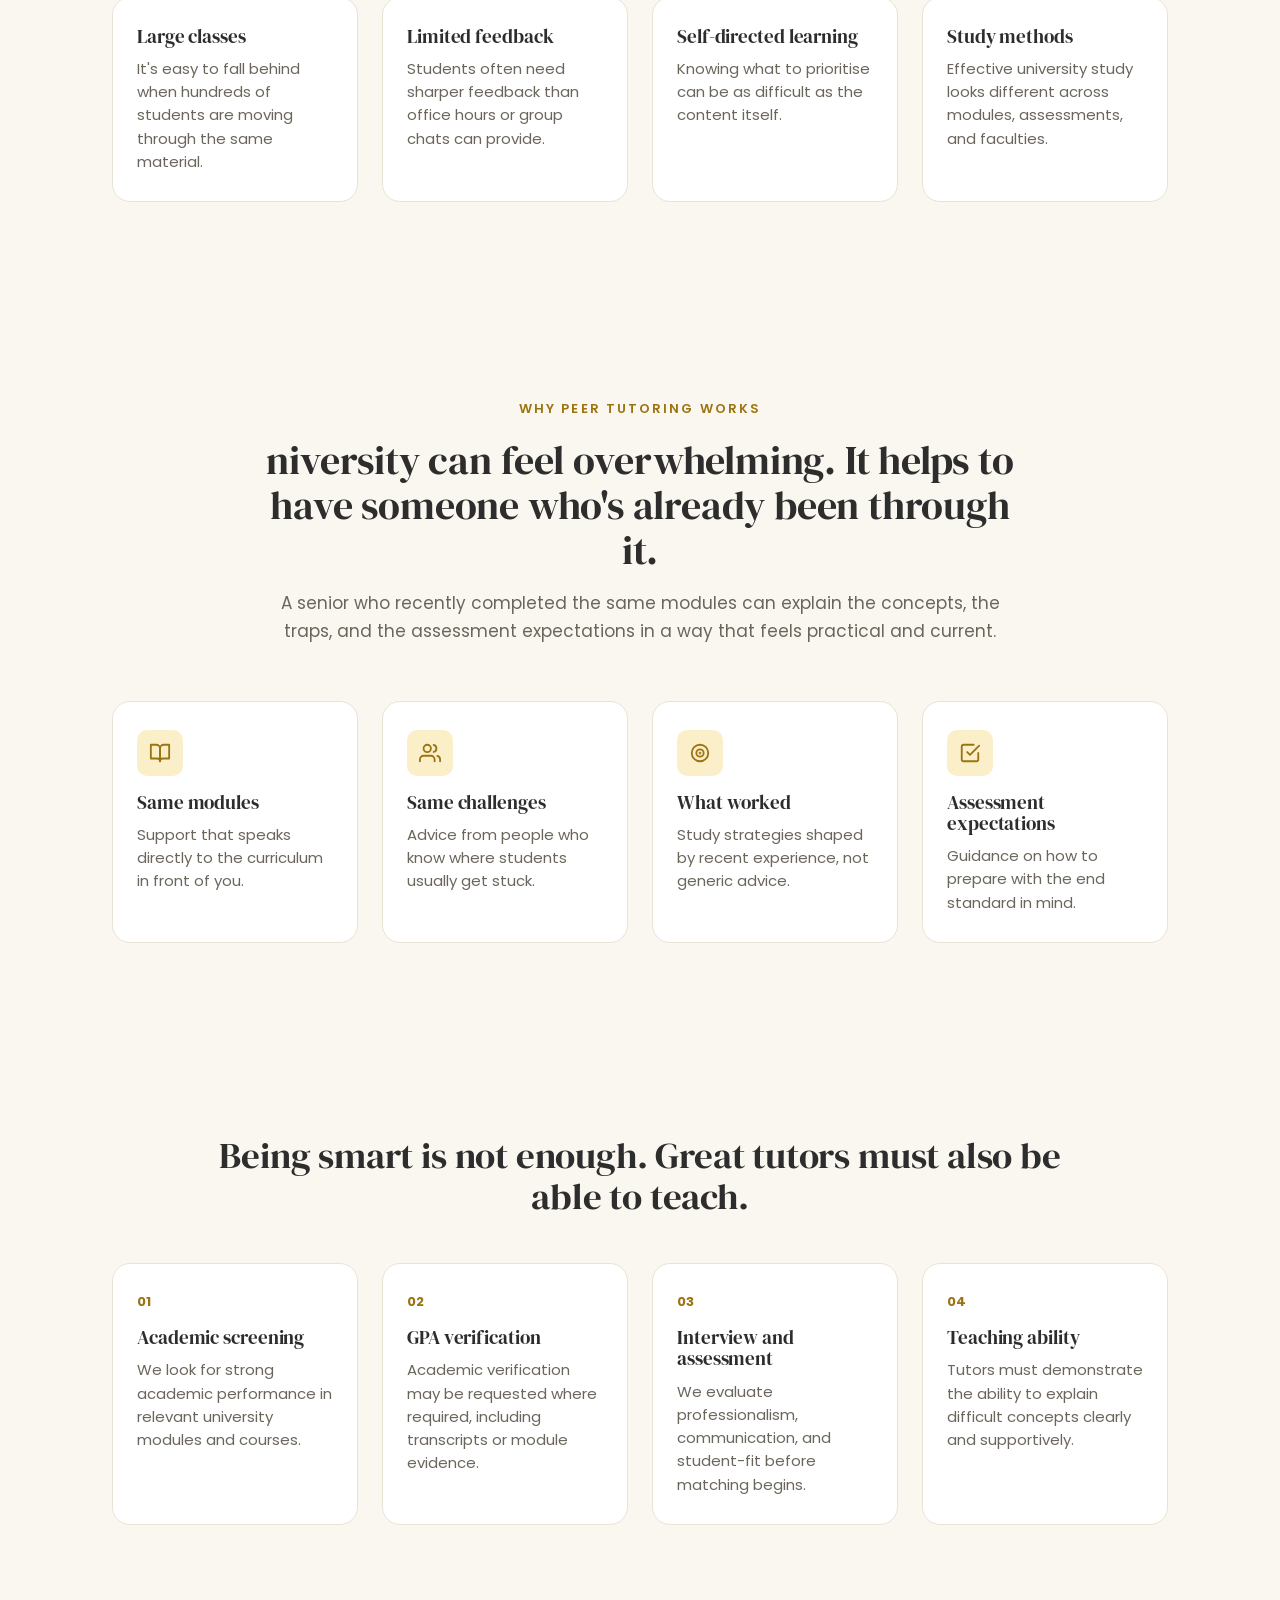
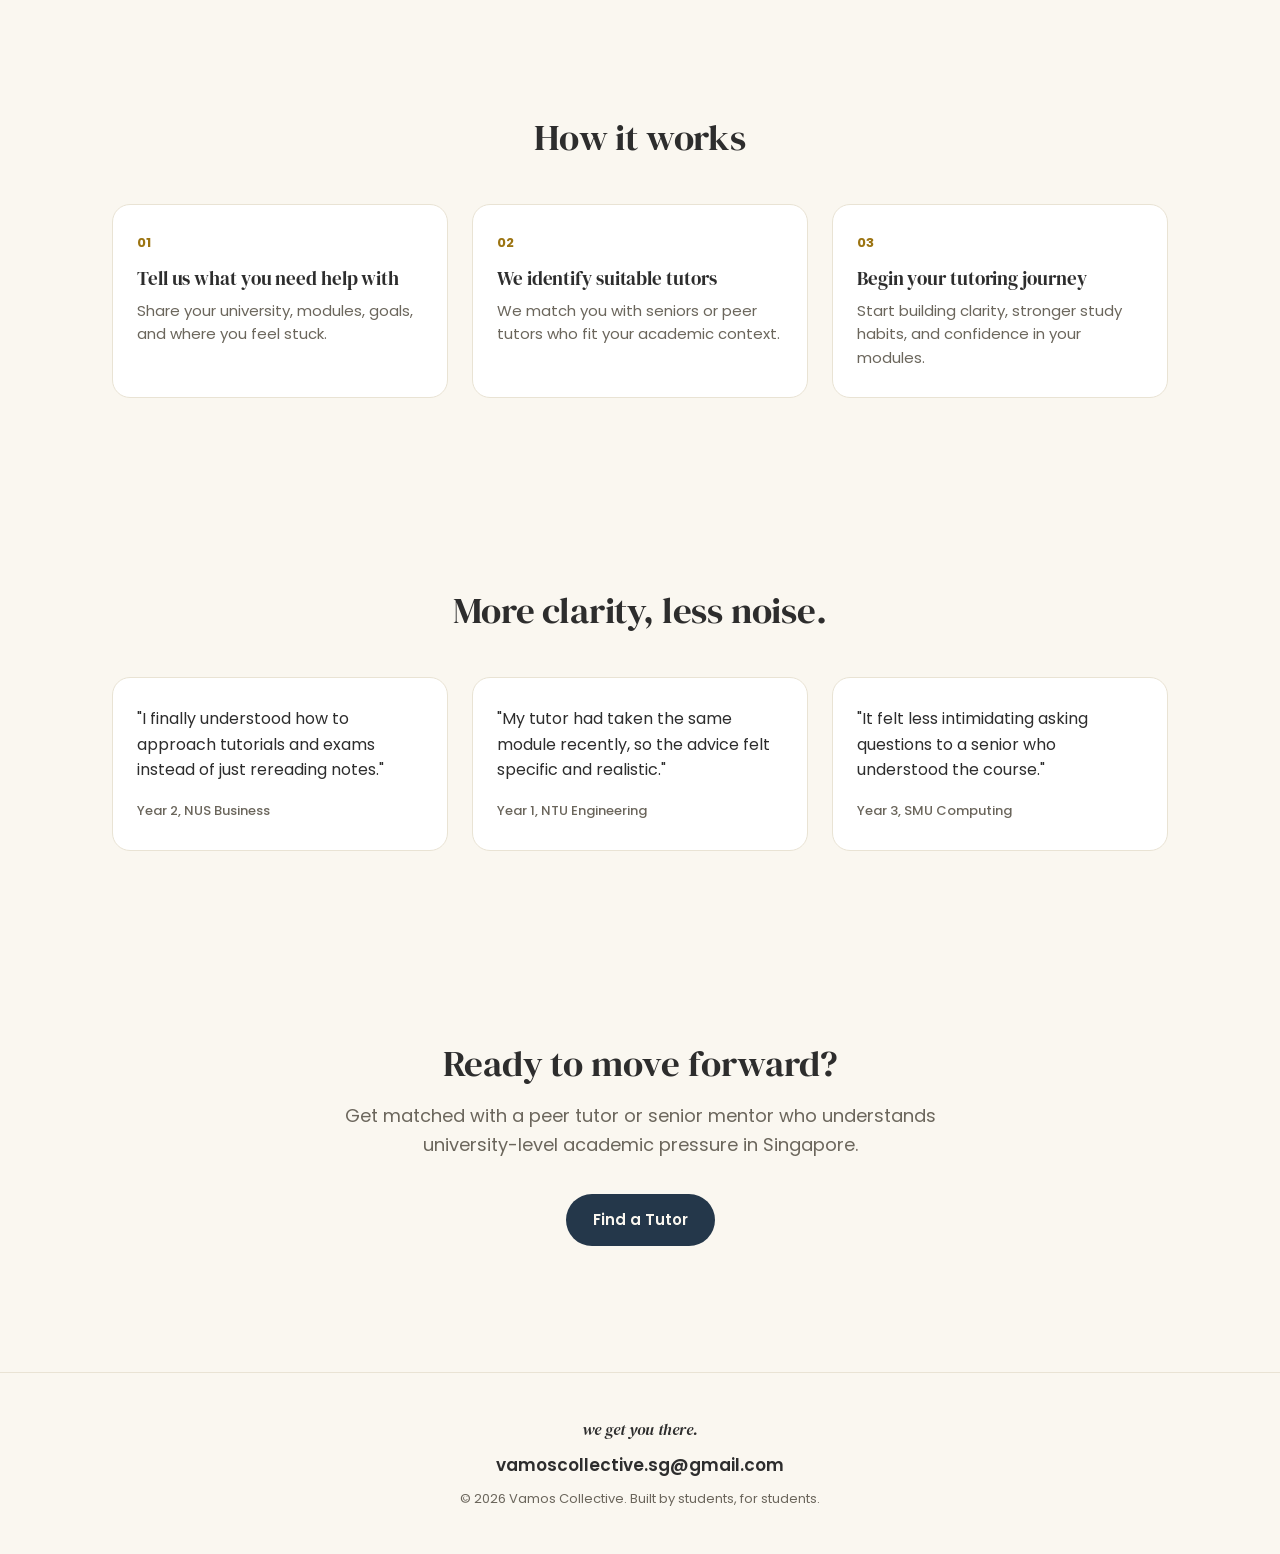
==== commit b6c849f5: "Update testimonial heading for clarity" ====
--- a/index.html
+++ b/index.html
@@ -202,7 +202,7 @@
   <!-- TESTIMONIALS -->
   <section>
     <div class="wrap statement-wrap">
-      <h2 class="statement" style="margin-bottom:46px;">Students want clarity, not more noise.</h2>
+      <h2 class="statement" style="margin-bottom:46px;">More clarity, less noise.</h2>
       <div class="grid-3" style="text-align:left;">
         <div class="quote-card">
           <p class="quote">"I finally understood how to approach tutorials and exams instead of just rereading notes."</p>
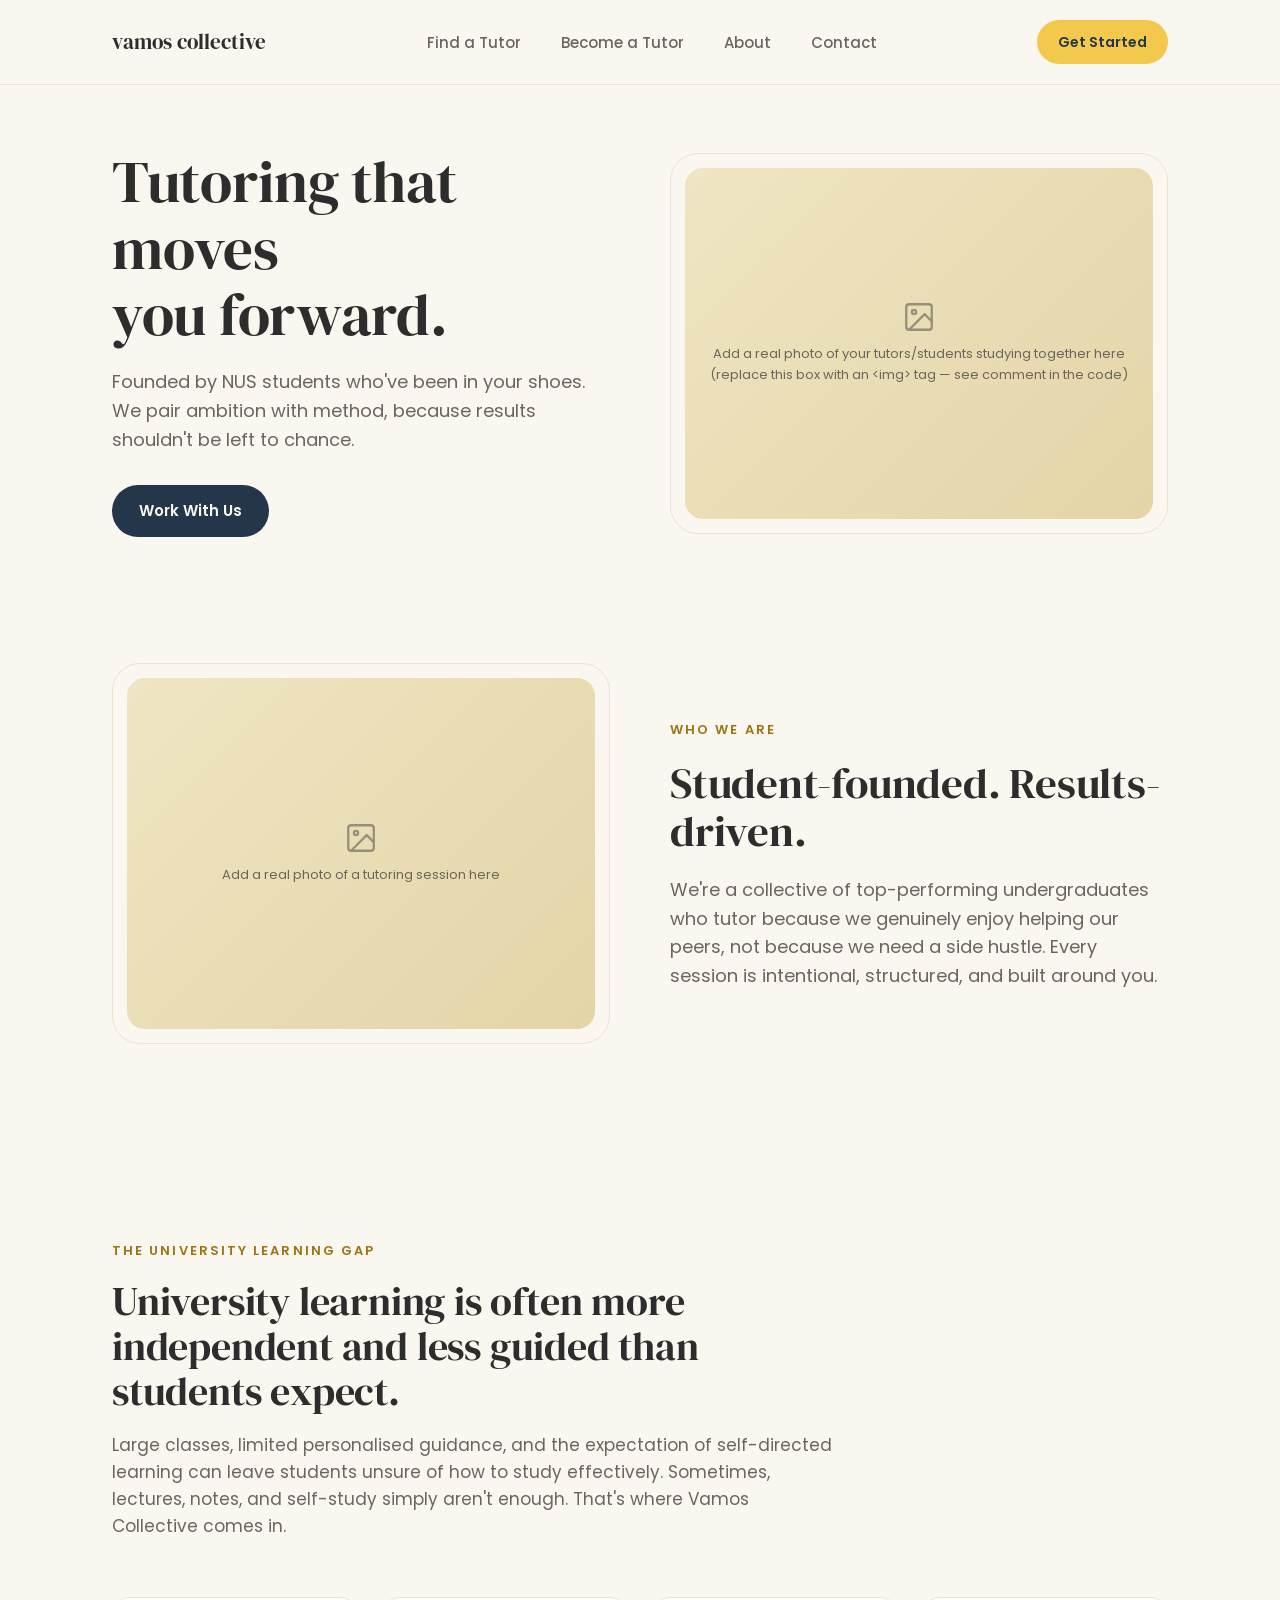
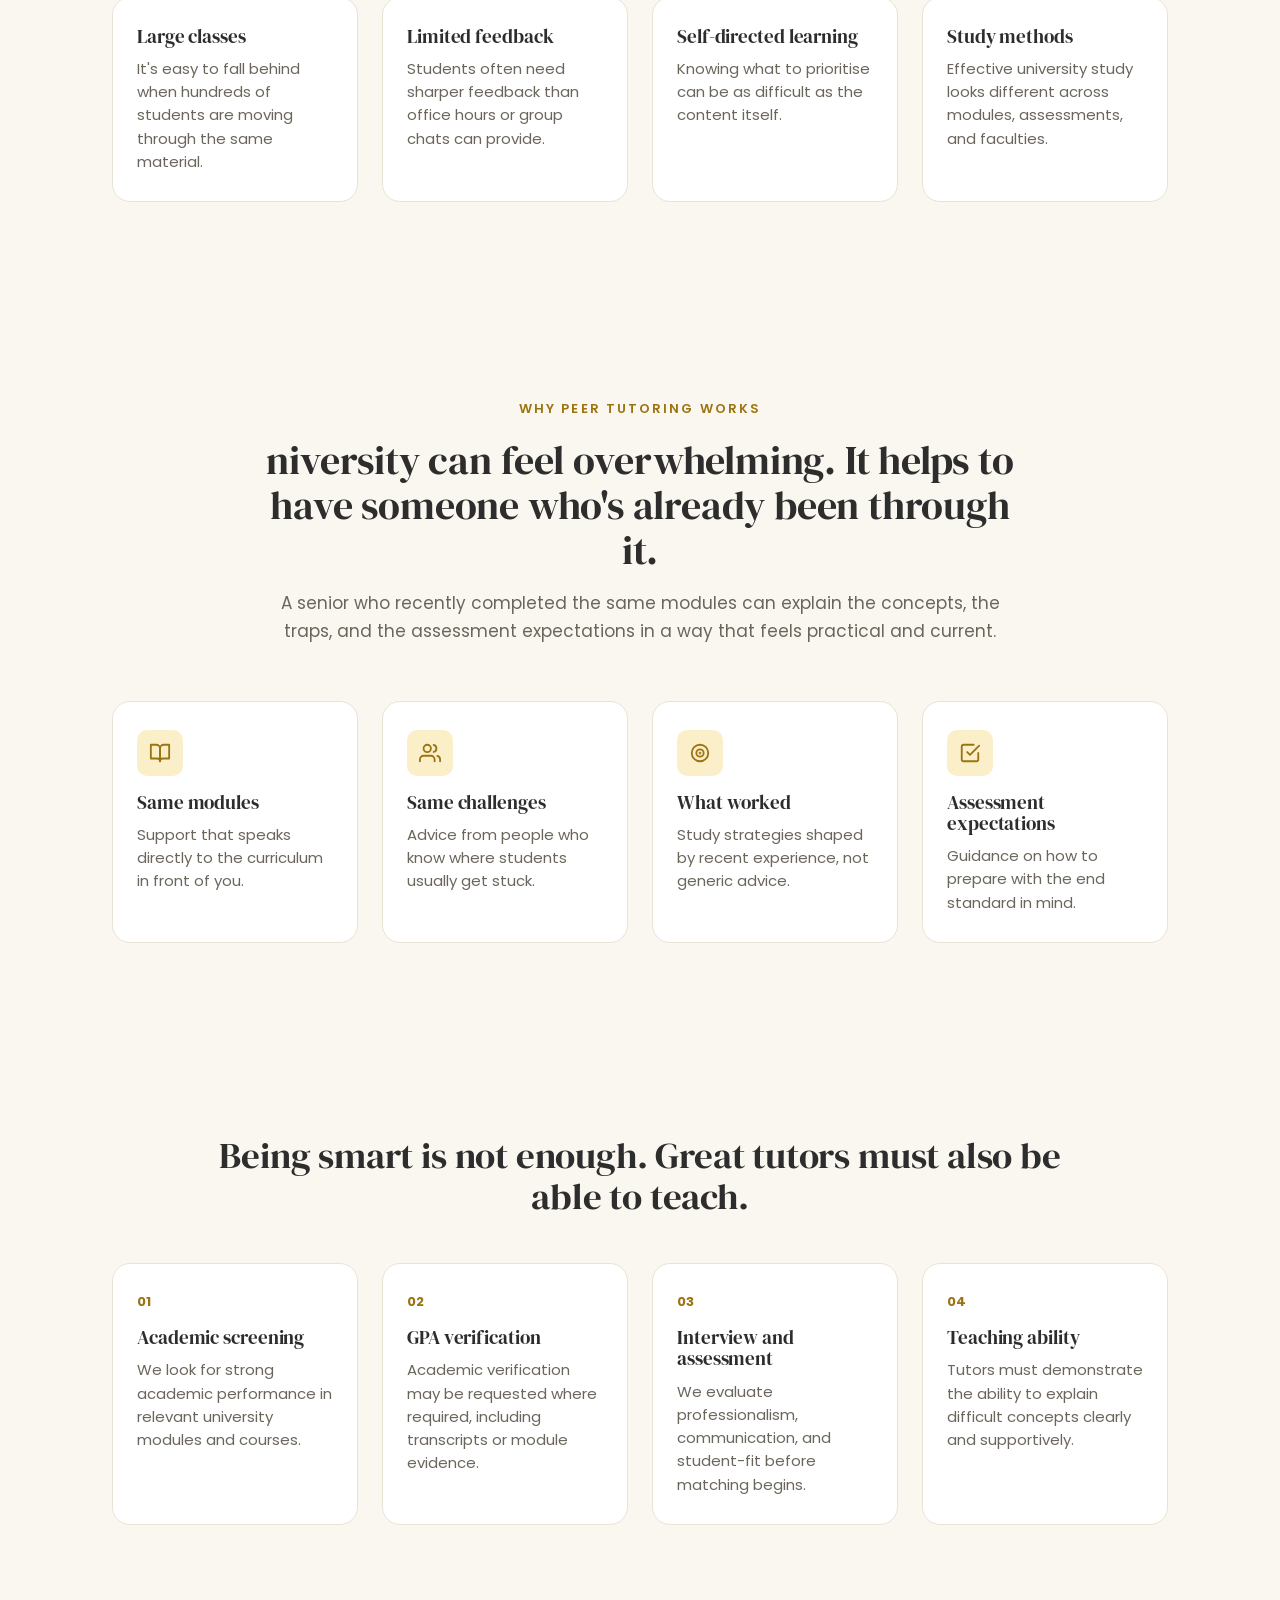
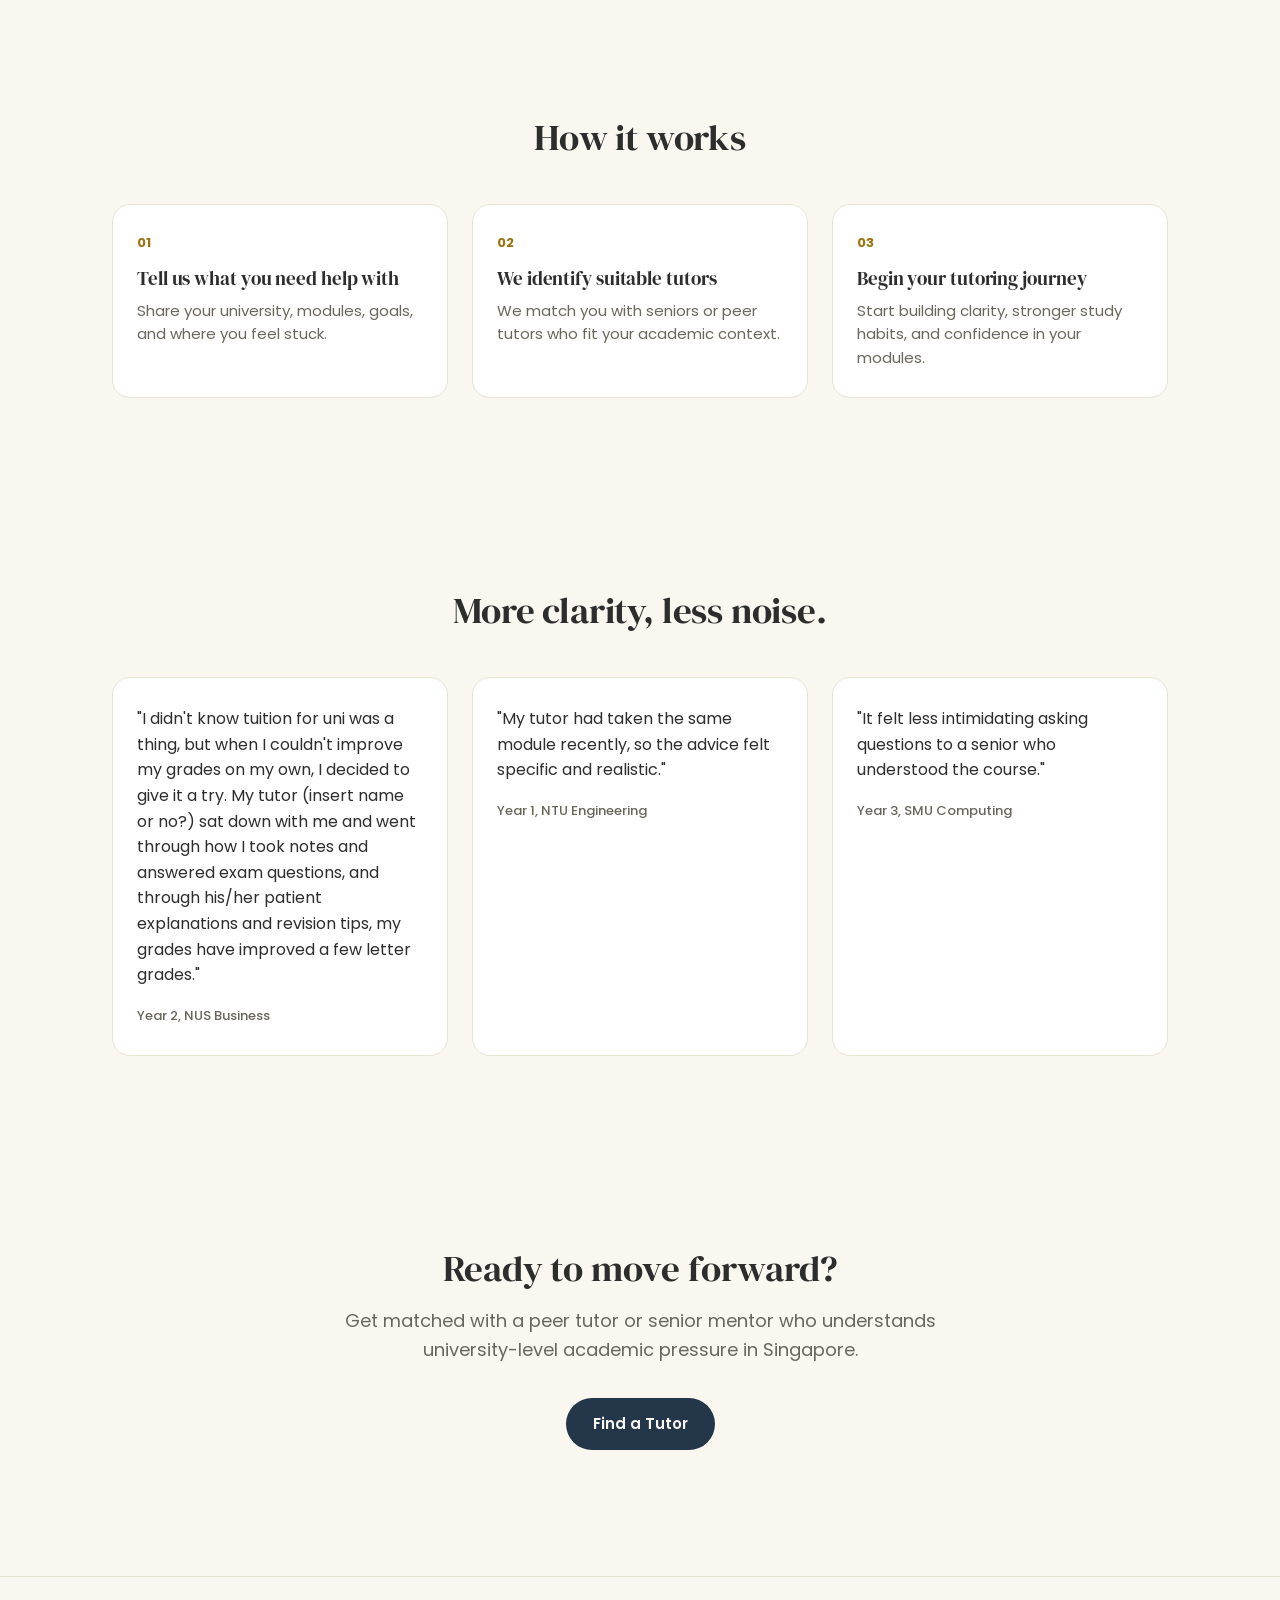
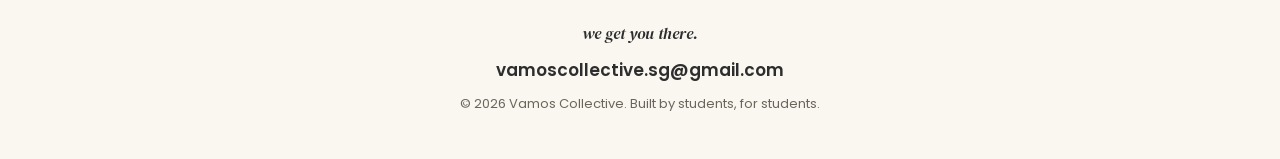
==== commit ed339b99: "Update index.html" ====
--- a/index.html
+++ b/index.html
@@ -205,7 +205,7 @@
       <h2 class="statement" style="margin-bottom:46px;">More clarity, less noise.</h2>
       <div class="grid-3" style="text-align:left;">
         <div class="quote-card">
-          <p class="quote">"I finally understood how to approach tutorials and exams instead of just rereading notes."</p>
+          <p class="quote">"I didn't know tuition for uni was a thing, but when I couldn't improve my grades on my own, I decided to give it a try. My tutor (insert name or no?) sat down with me and went through how I took notes and answered exam questions, and through his/her patient explanations and revision tips, my grades have improved a few letter grades."</p>
           <p class="who">Year 2, NUS Business</p>
         </div>
         <div class="quote-card">
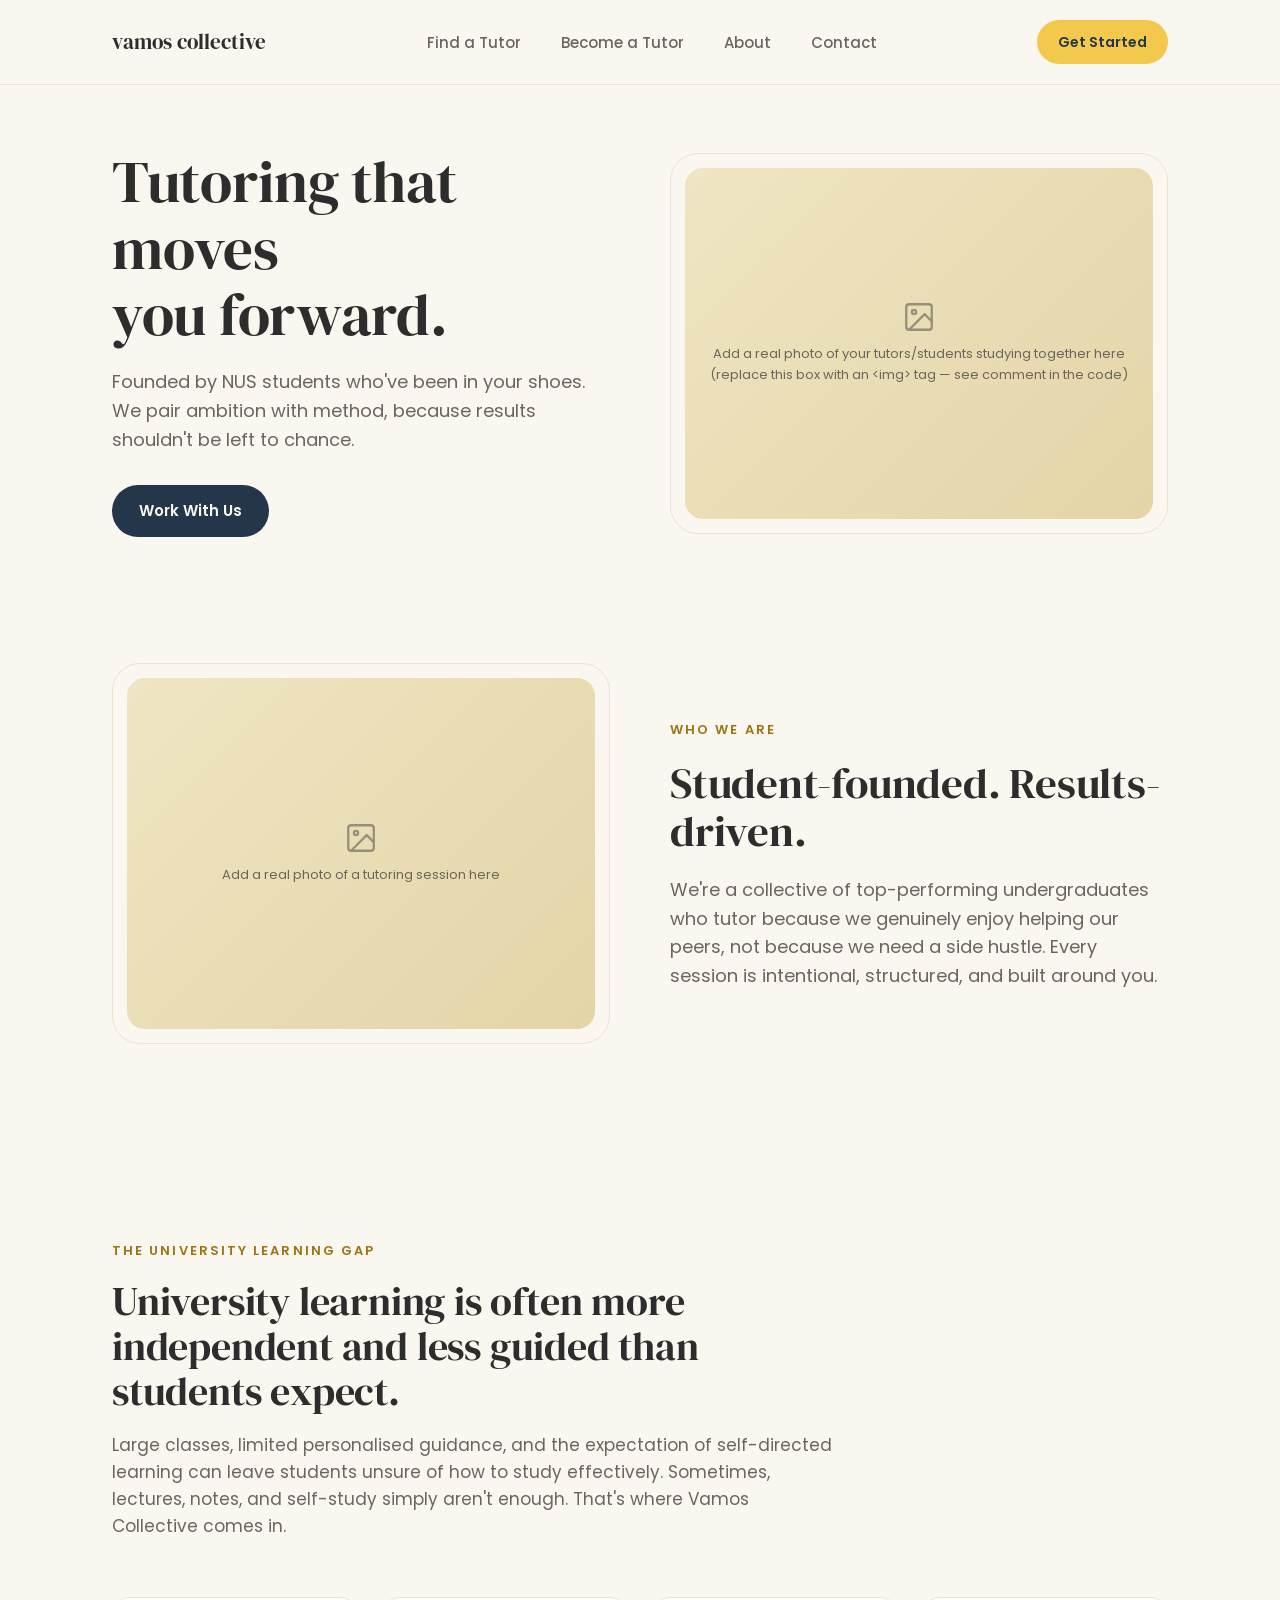
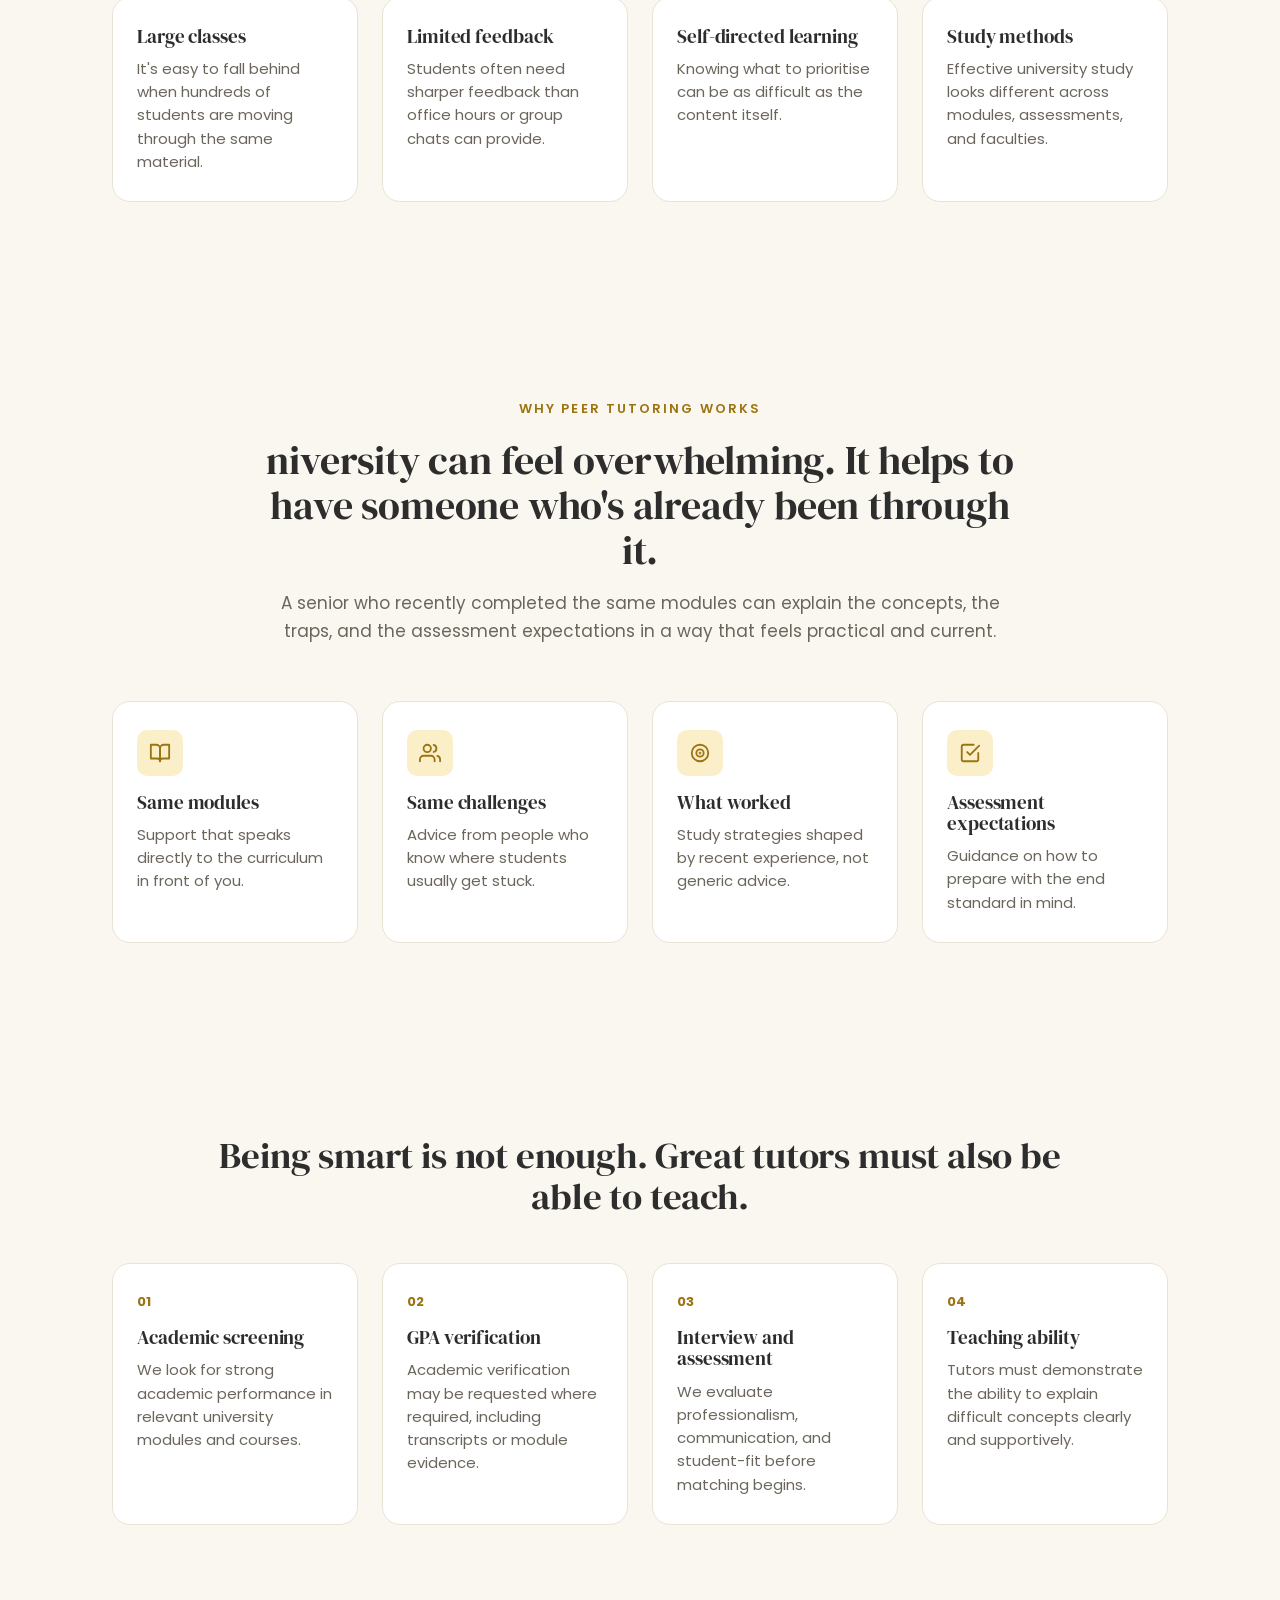
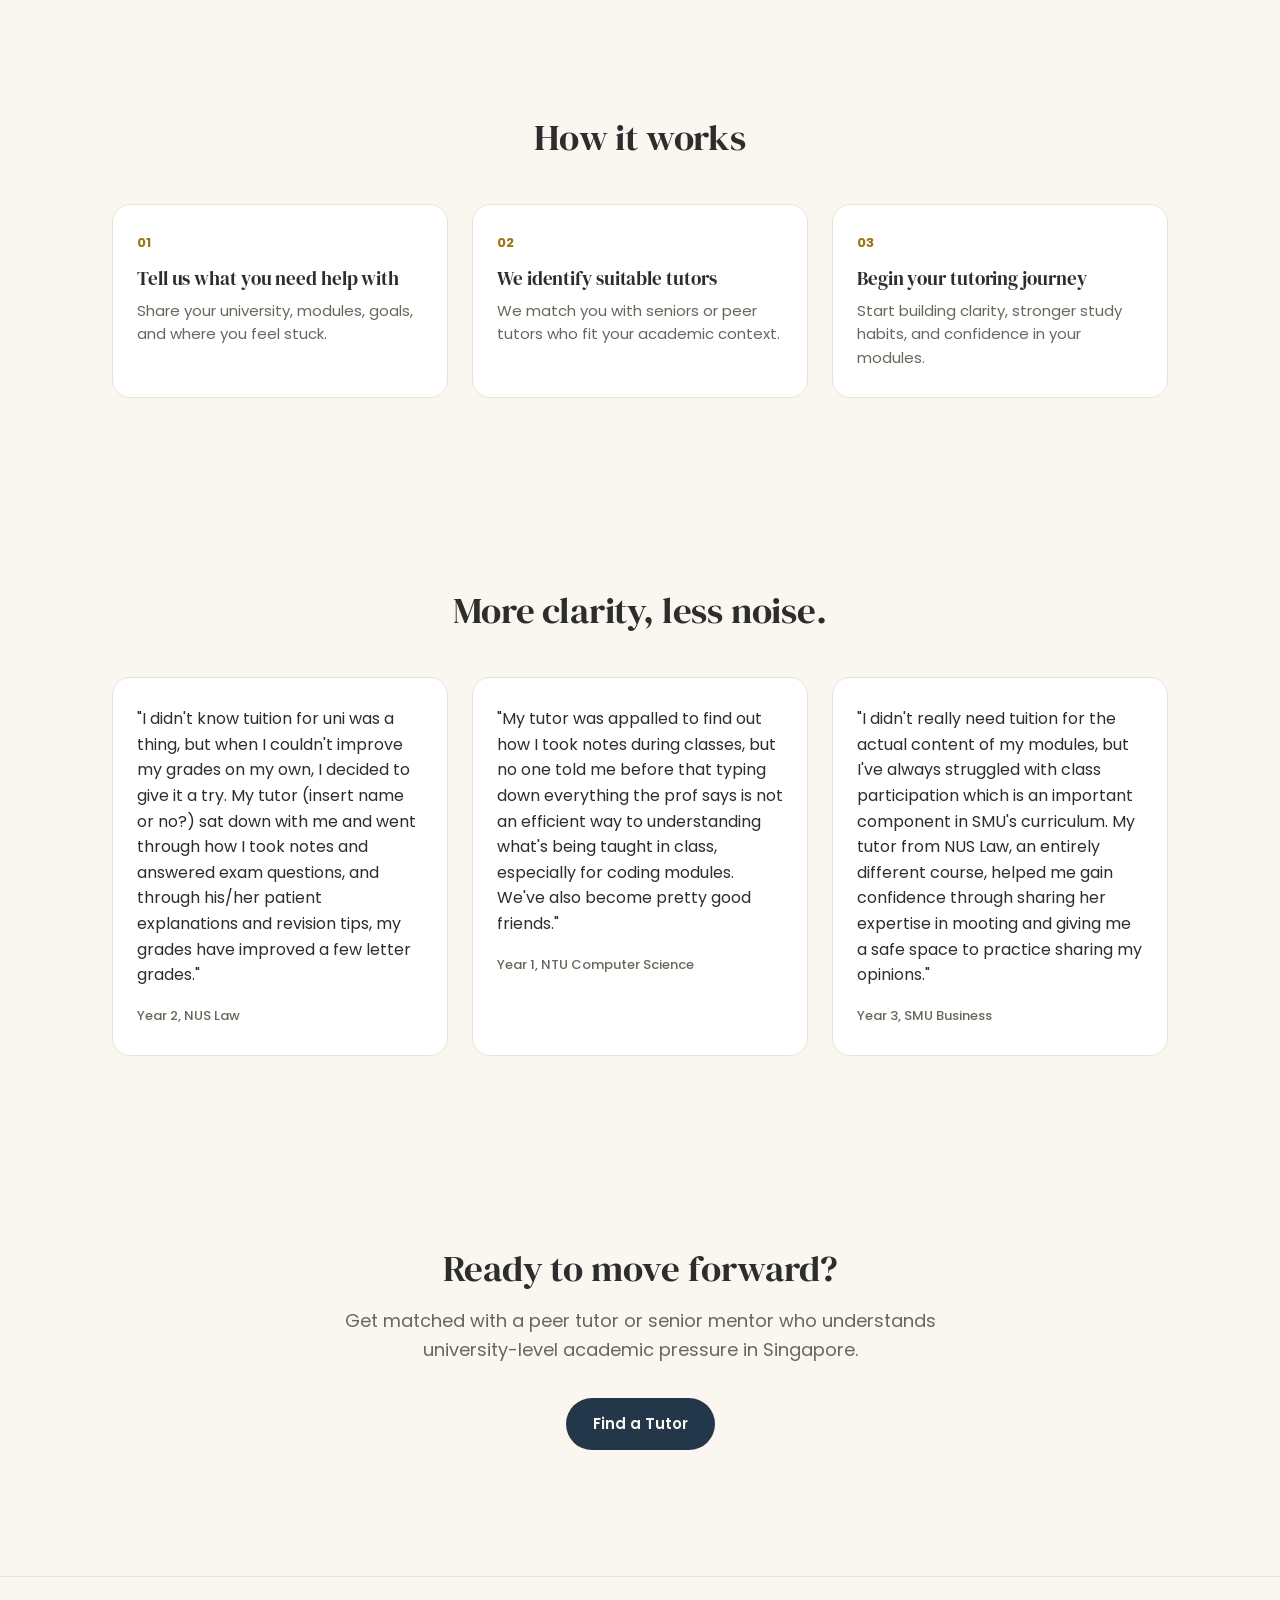
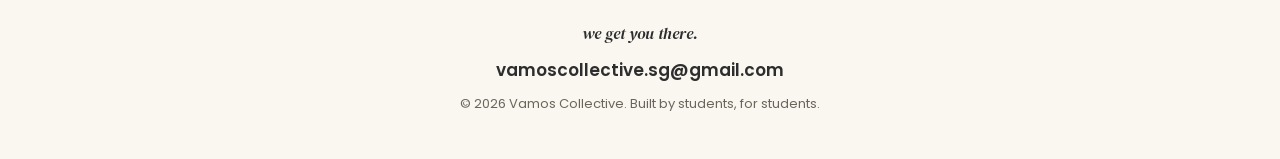
==== commit ff83f614: "Update index.html" ====
--- a/index.html
+++ b/index.html
@@ -206,15 +206,15 @@
       <div class="grid-3" style="text-align:left;">
         <div class="quote-card">
           <p class="quote">"I didn't know tuition for uni was a thing, but when I couldn't improve my grades on my own, I decided to give it a try. My tutor (insert name or no?) sat down with me and went through how I took notes and answered exam questions, and through his/her patient explanations and revision tips, my grades have improved a few letter grades."</p>
-          <p class="who">Year 2, NUS Business</p>
+          <p class="who">Year 2, NUS Law</p>
         </div>
         <div class="quote-card">
-          <p class="quote">"My tutor had taken the same module recently, so the advice felt specific and realistic."</p>
-          <p class="who">Year 1, NTU Engineering</p>
+          <p class="quote">"My tutor was appalled to find out how I took notes during classes, but no one told me before that typing down everything the prof says is not an efficient way to understanding what's being taught in class, especially for coding modules. We've also become pretty good friends."</p>
+          <p class="who">Year 1, NTU Computer Science</p>
         </div>
         <div class="quote-card">
-          <p class="quote">"It felt less intimidating asking questions to a senior who understood the course."</p>
-          <p class="who">Year 3, SMU Computing</p>
+          <p class="quote">"I didn't really need tuition for the actual content of my modules, but I've always struggled with class participation which is an important component in SMU's curriculum. My tutor from NUS Law, an entirely different course, helped me gain confidence through sharing her expertise in mooting and giving me a safe space to practice sharing my opinions."</p>
+          <p class="who">Year 3, SMU Business</p>
         </div>
       </div>
     </div>
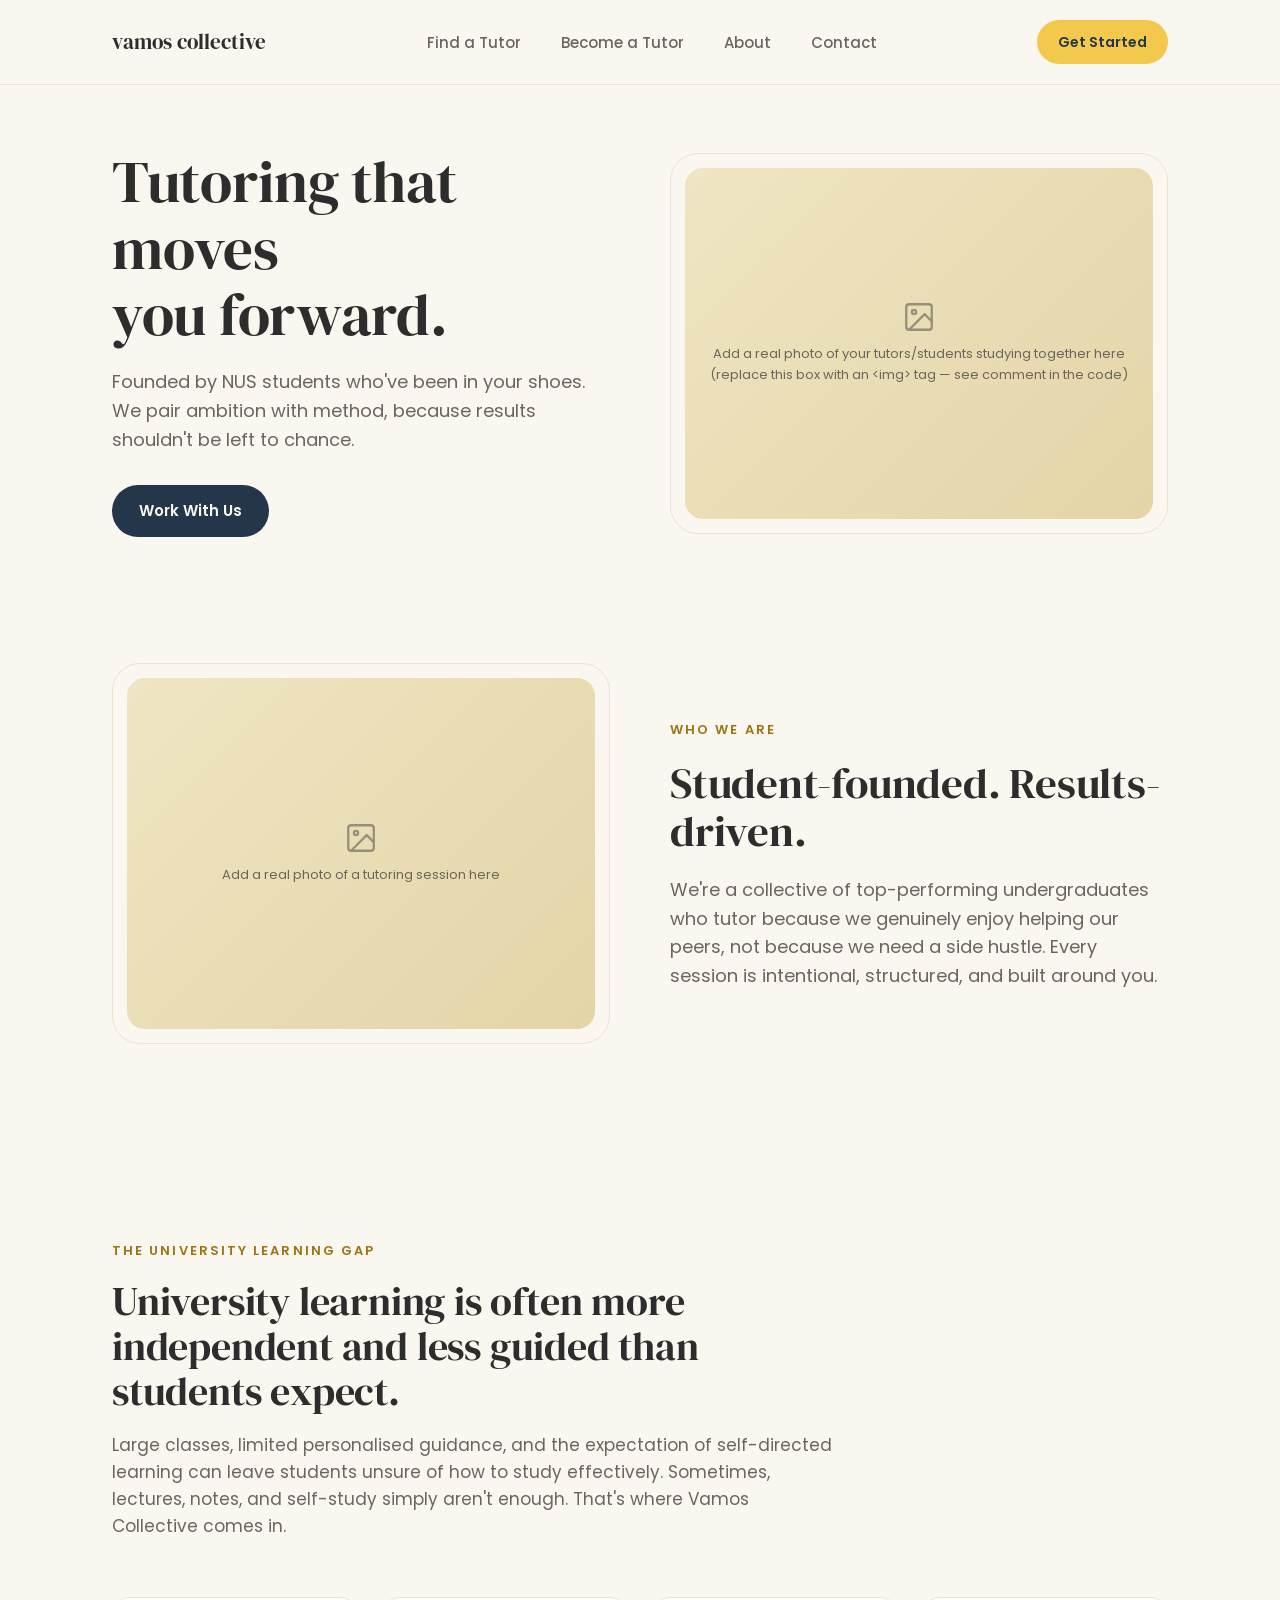
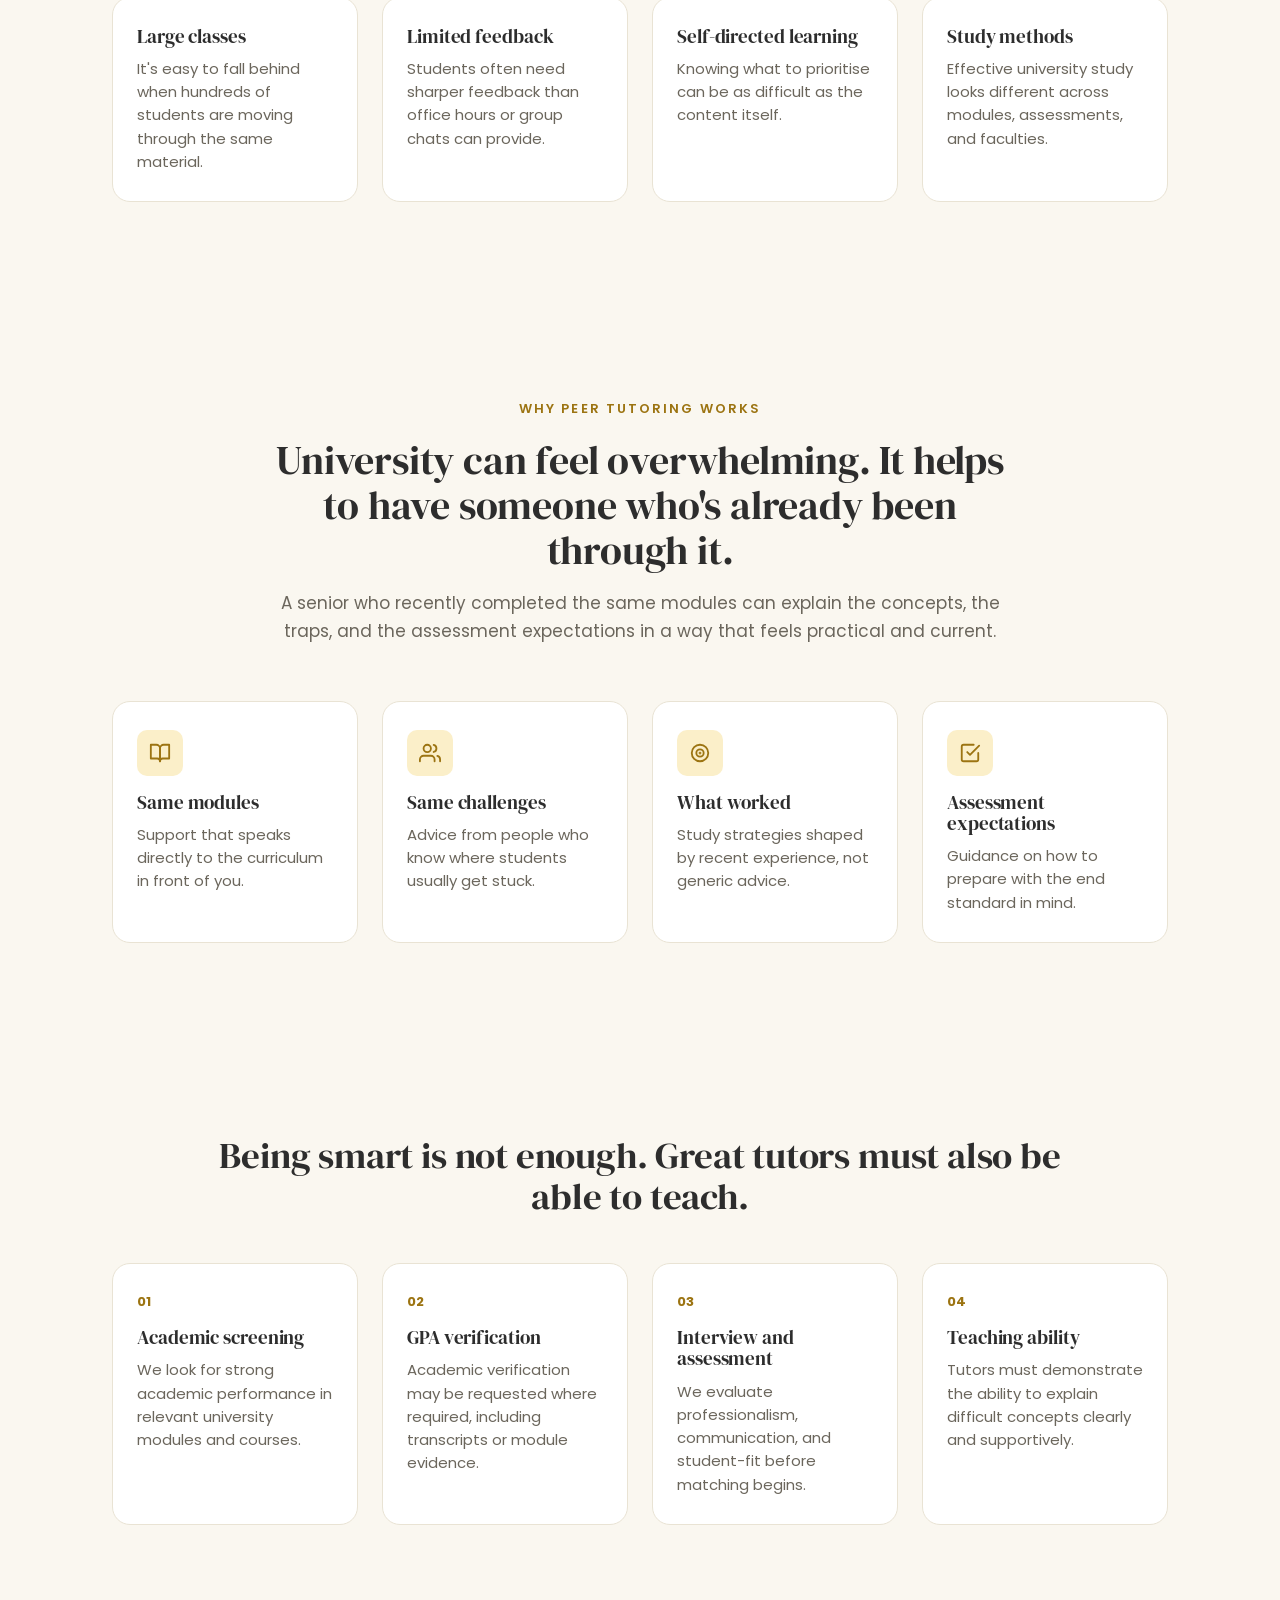
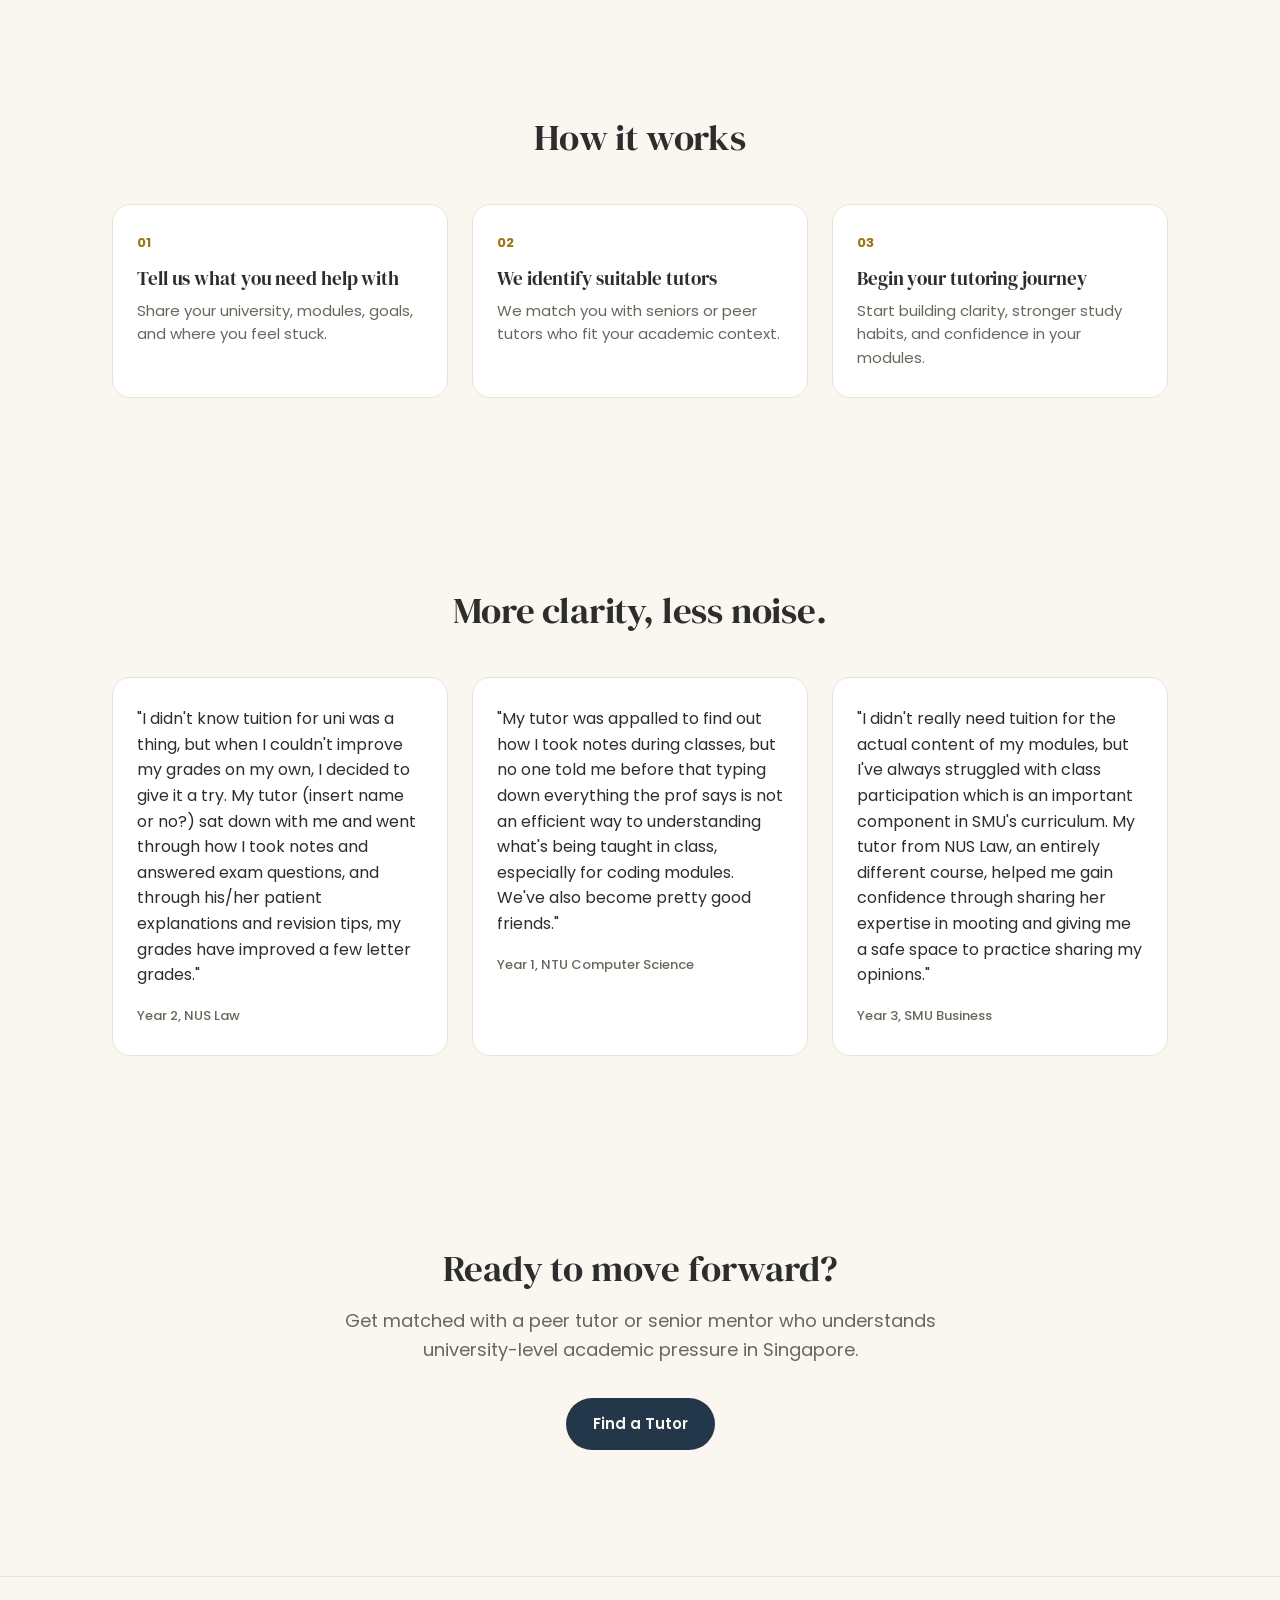
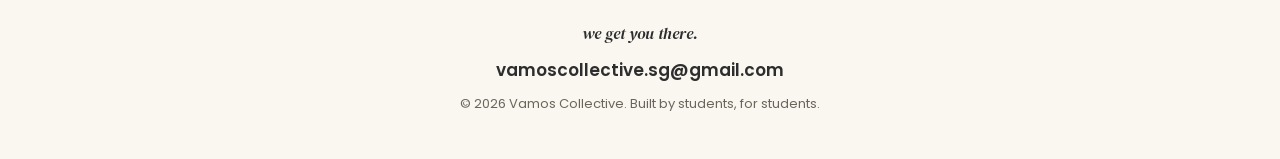
==== commit b952d74f: "Update index.html" ====
--- a/index.html
+++ b/index.html
@@ -108,7 +108,7 @@
     <div class="wrap">
       <div class="section-head center" style="max-width:760px;">
         <span class="eyebrow">Why Peer Tutoring Works</span>
-        <h2>niversity can feel overwhelming. It helps to have someone who's already been through it.</h2>
+        <h2>University can feel overwhelming. It helps to have someone who's already been through it.</h2>
         <p>A senior who recently completed the same modules can explain the concepts, the traps, and the assessment expectations in a way that feels practical and current.</p>
       </div>
 
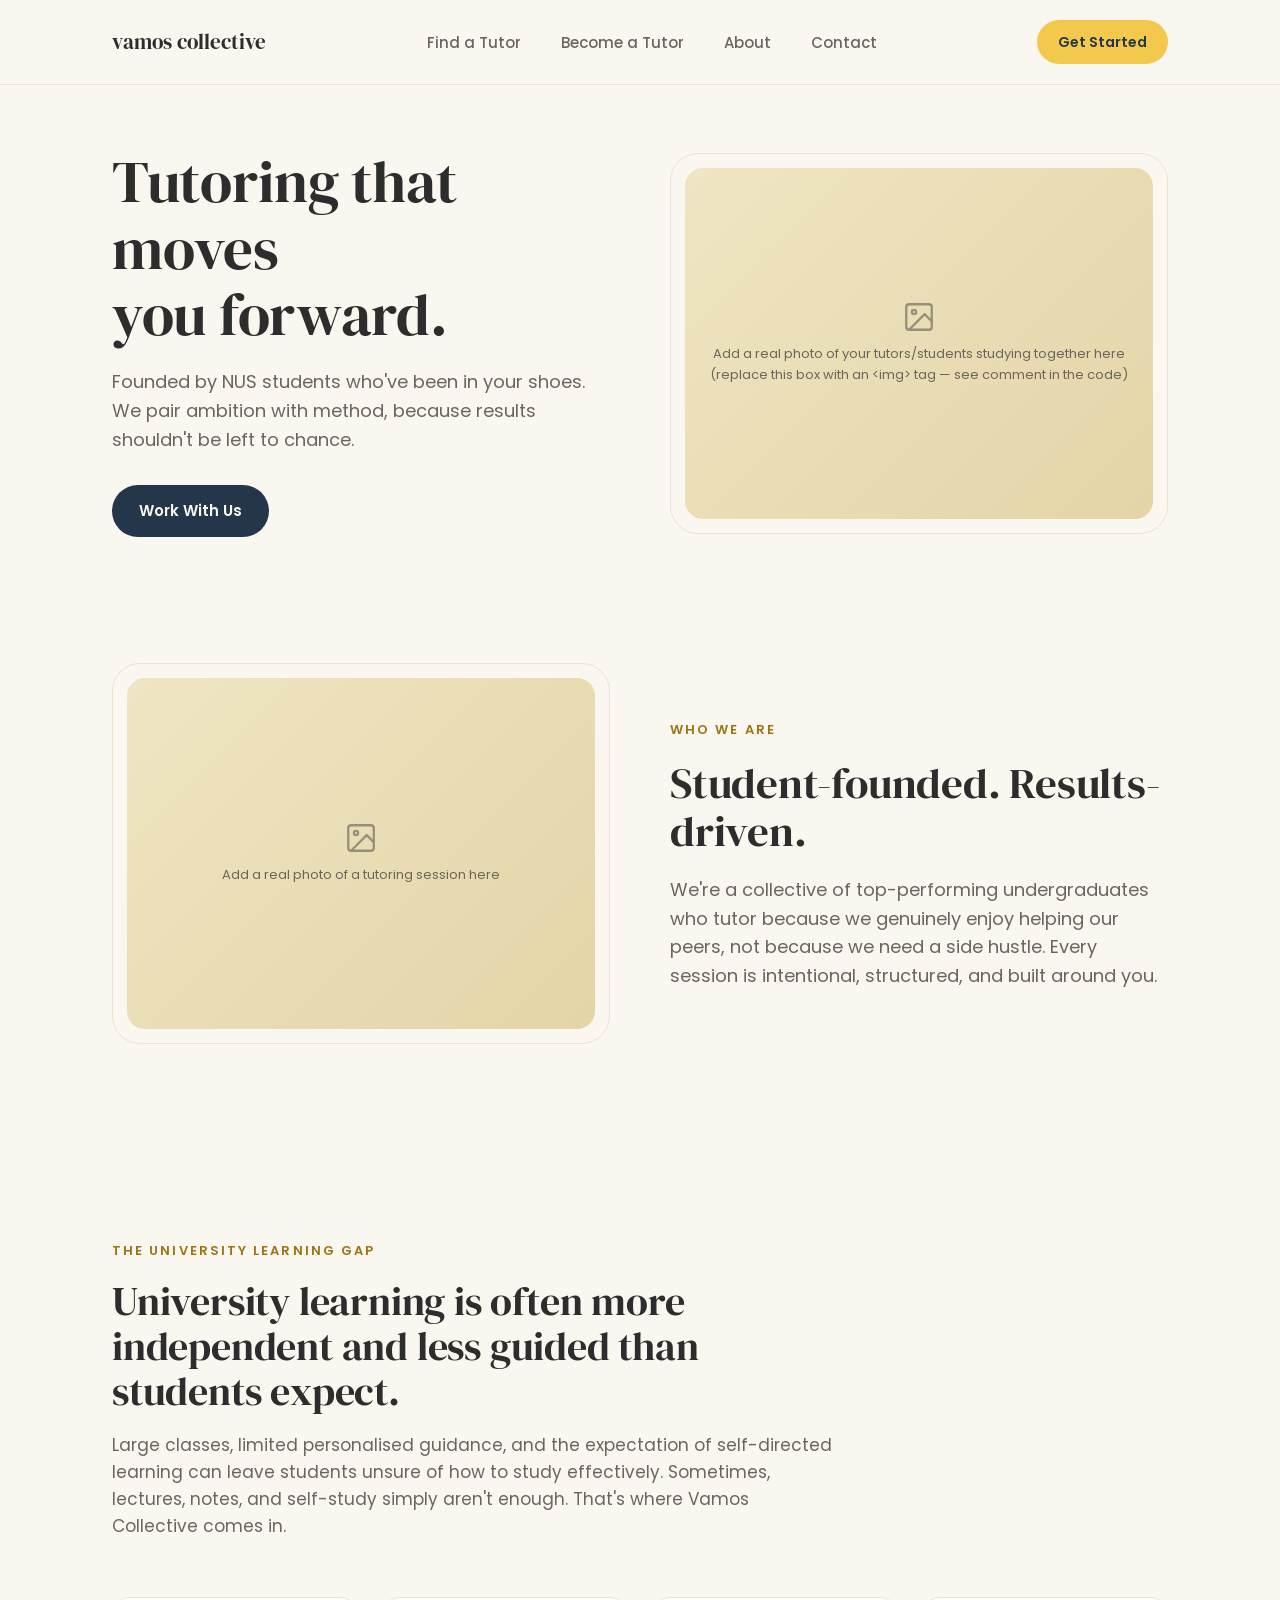
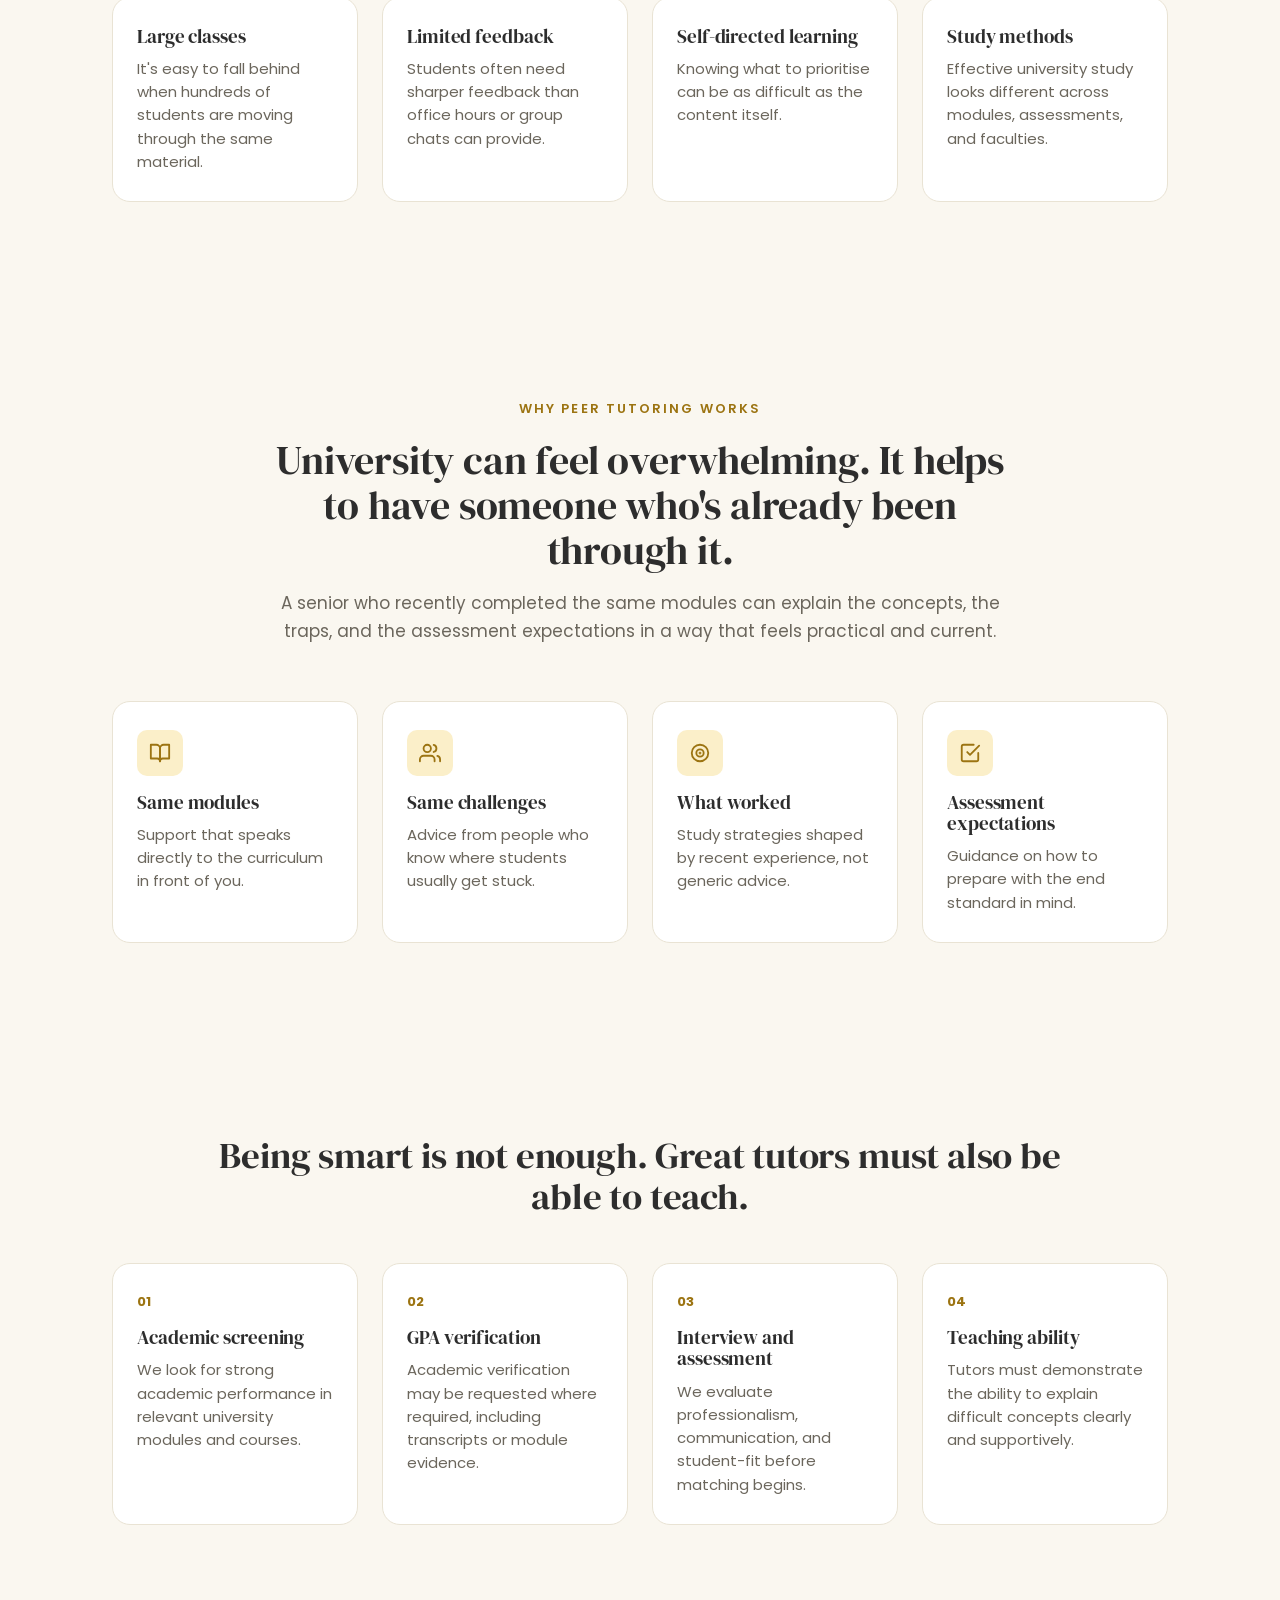
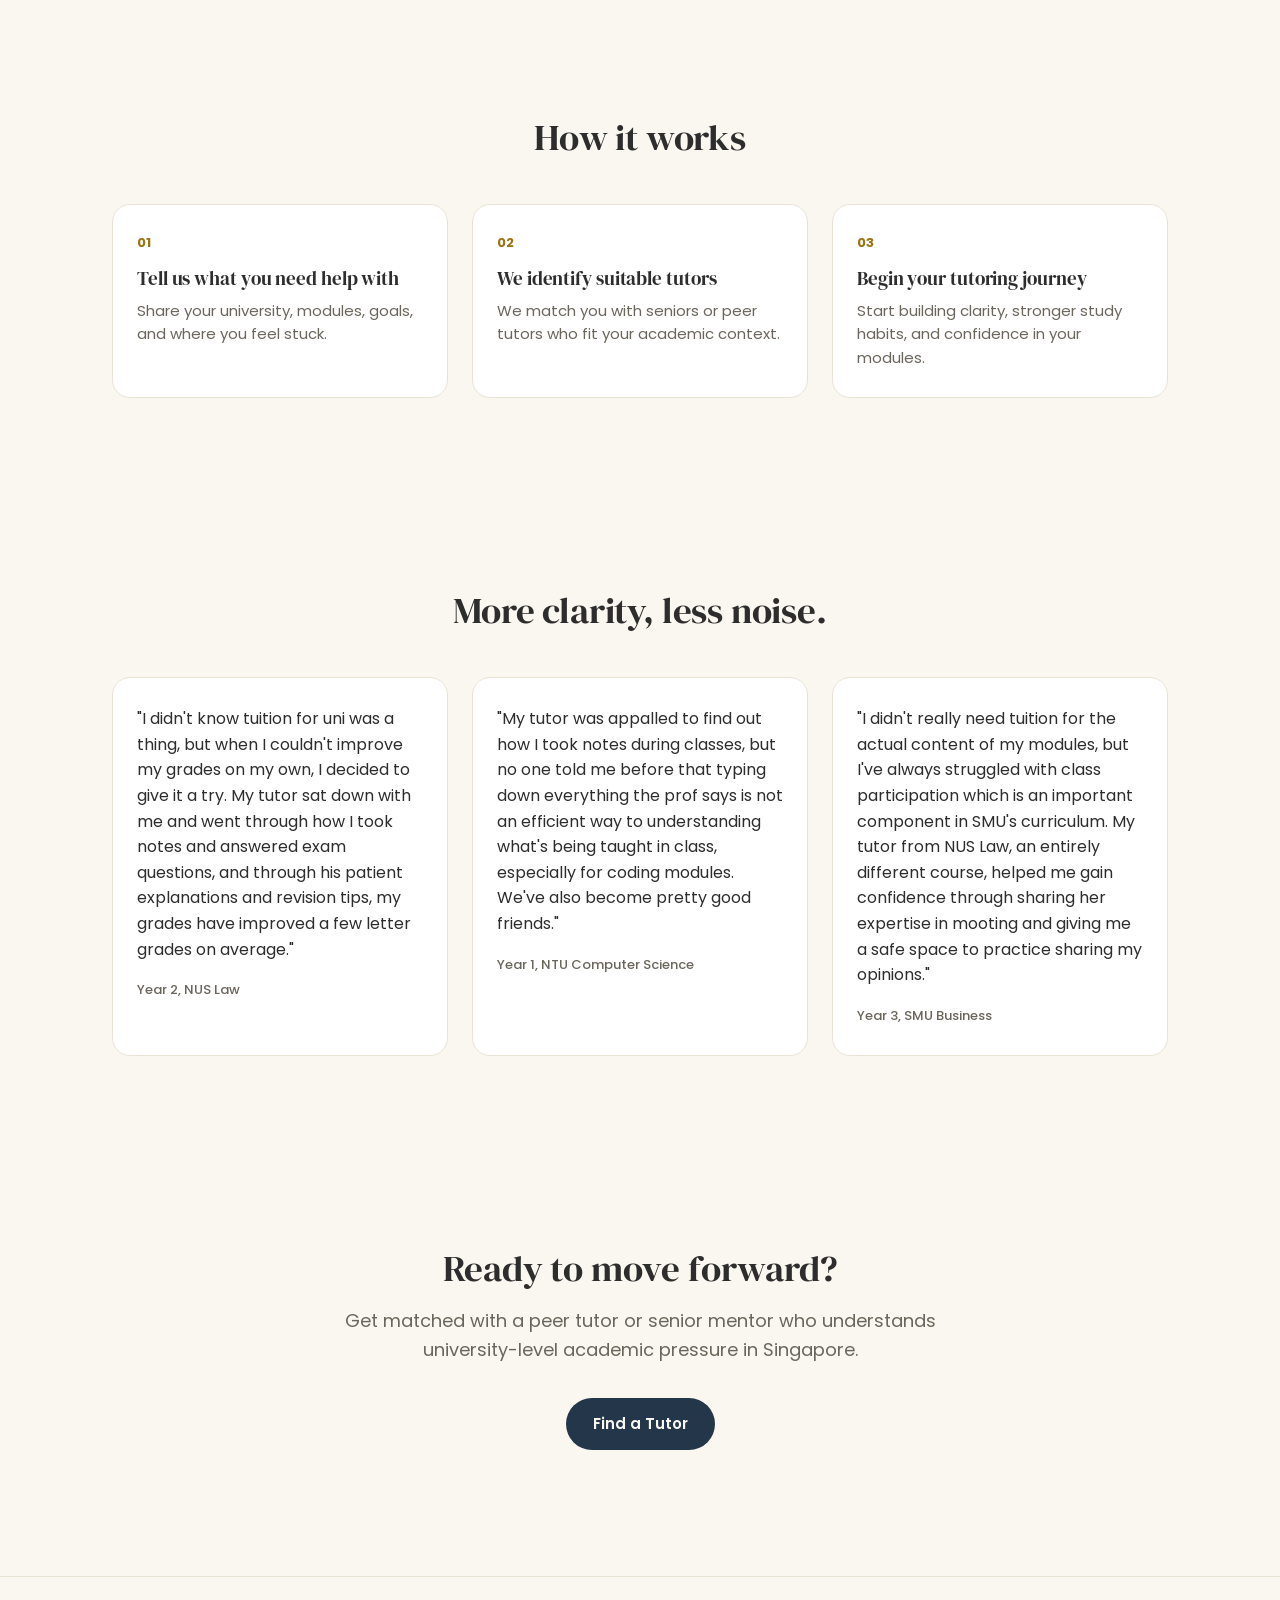
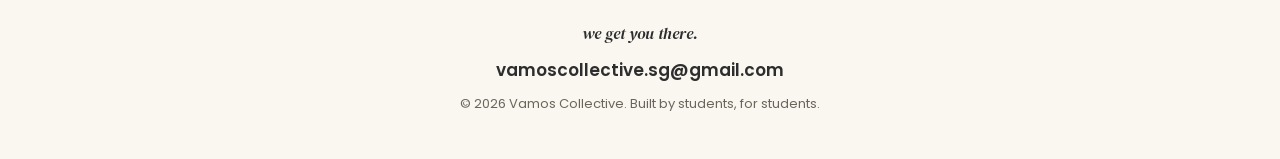
==== commit bd9bbc9e: "Update index.html" ====
--- a/index.html
+++ b/index.html
@@ -205,7 +205,7 @@
       <h2 class="statement" style="margin-bottom:46px;">More clarity, less noise.</h2>
       <div class="grid-3" style="text-align:left;">
         <div class="quote-card">
-          <p class="quote">"I didn't know tuition for uni was a thing, but when I couldn't improve my grades on my own, I decided to give it a try. My tutor (insert name or no?) sat down with me and went through how I took notes and answered exam questions, and through his/her patient explanations and revision tips, my grades have improved a few letter grades."</p>
+          <p class="quote">"I didn't know tuition for uni was a thing, but when I couldn't improve my grades on my own, I decided to give it a try. My tutor sat down with me and went through how I took notes and answered exam questions, and through his patient explanations and revision tips, my grades have improved a few letter grades on average."</p>
           <p class="who">Year 2, NUS Law</p>
         </div>
         <div class="quote-card">
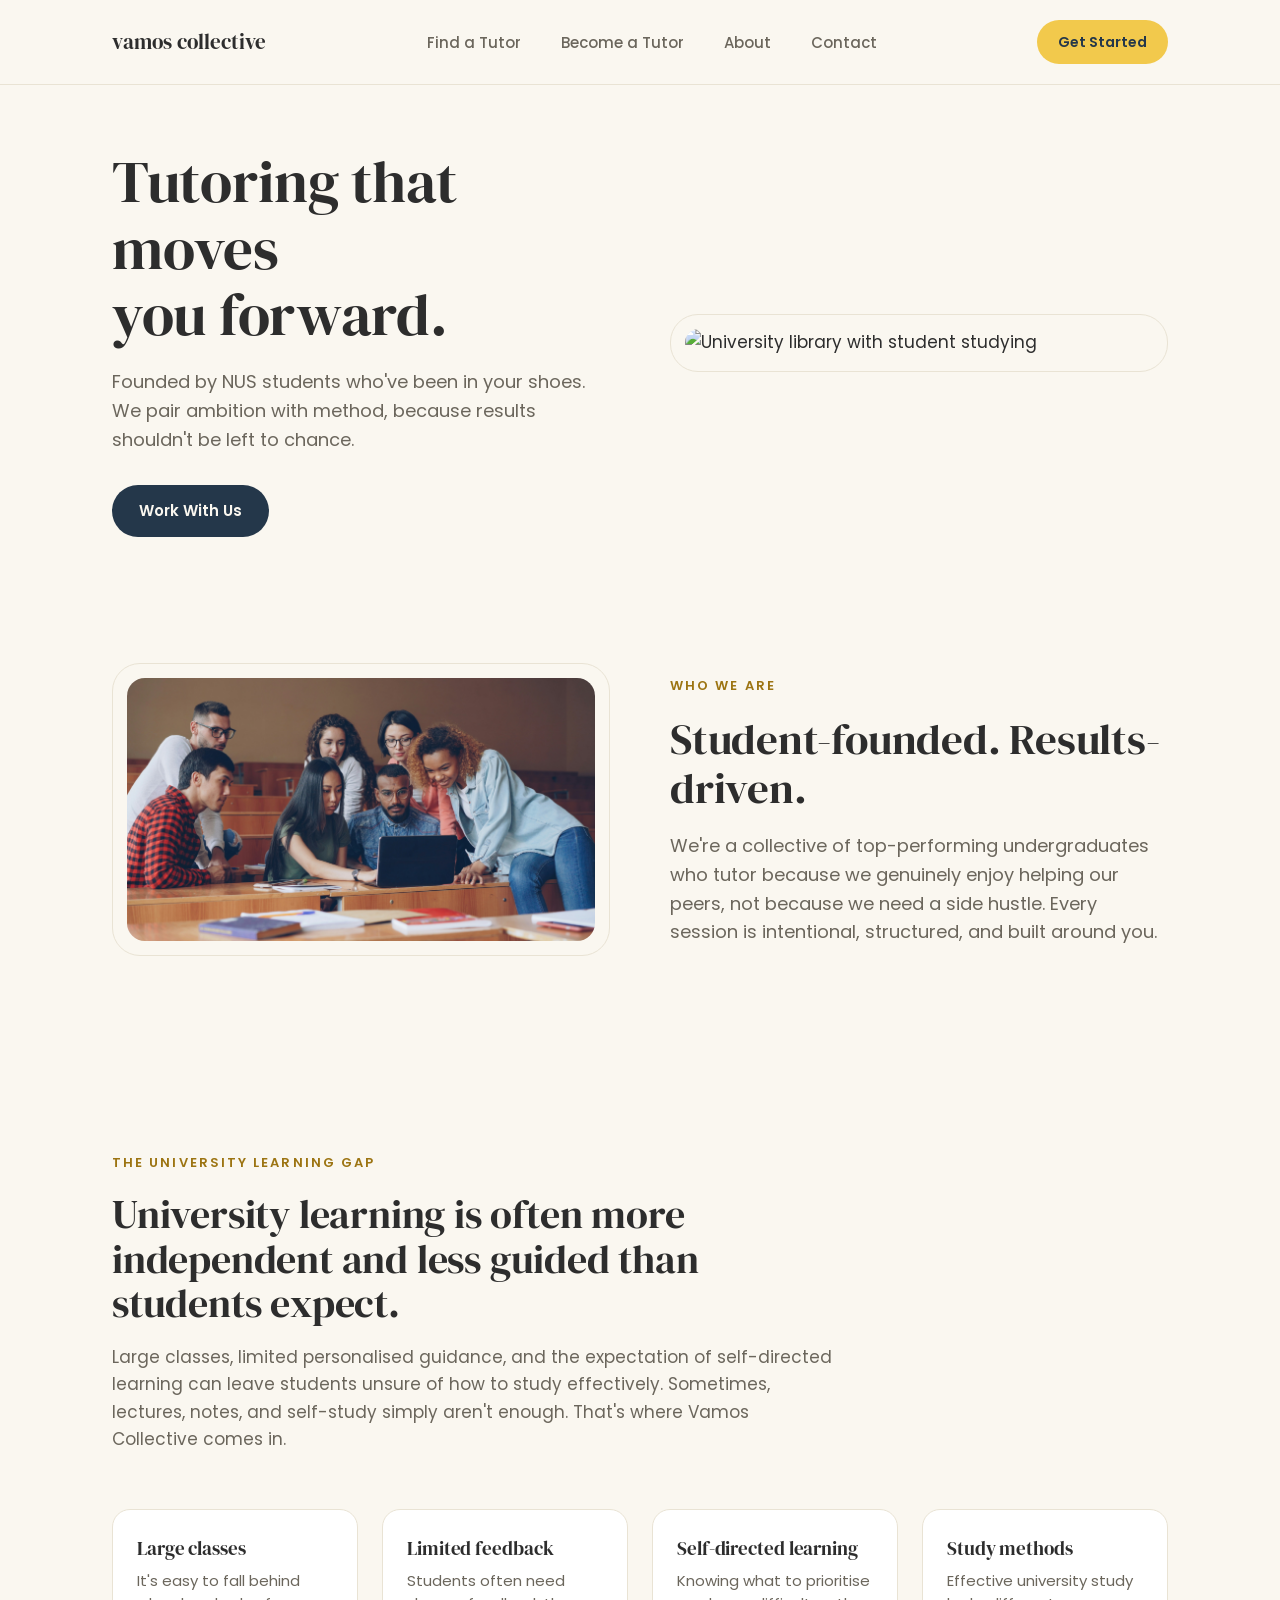
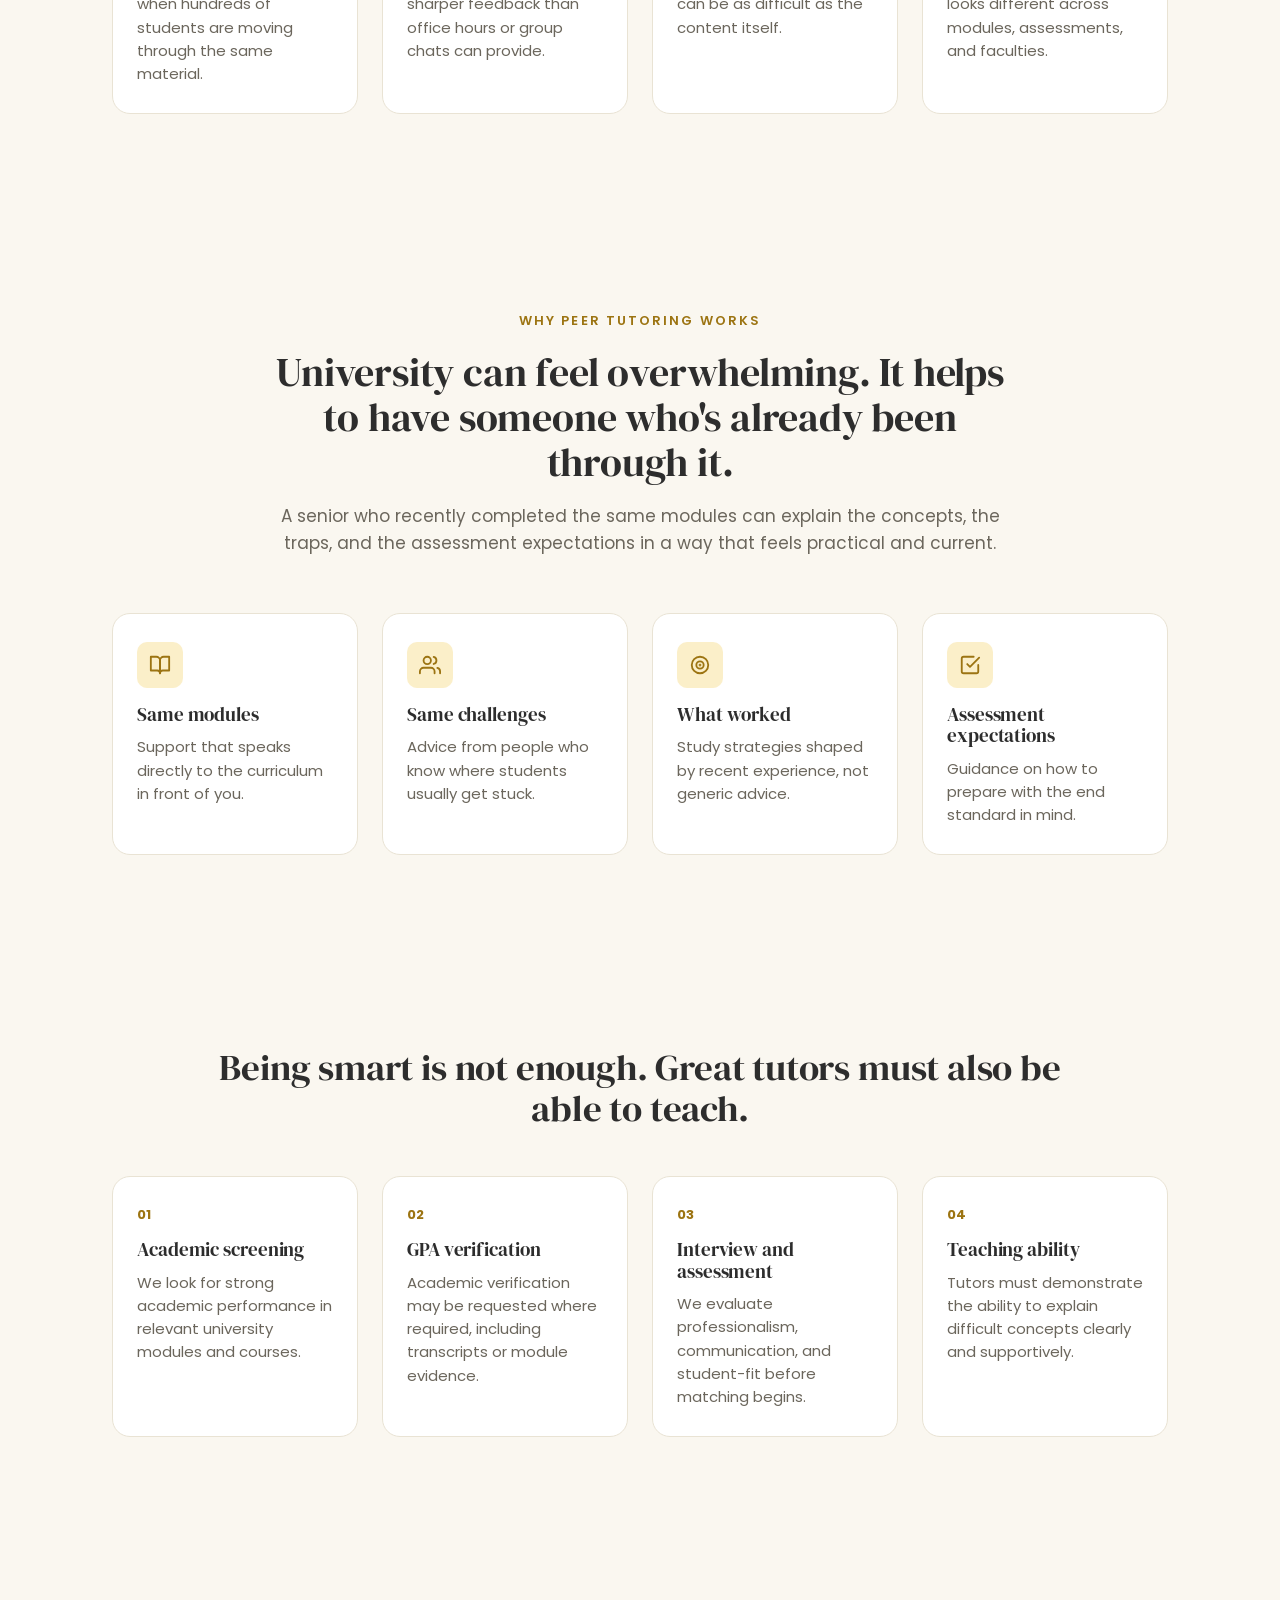
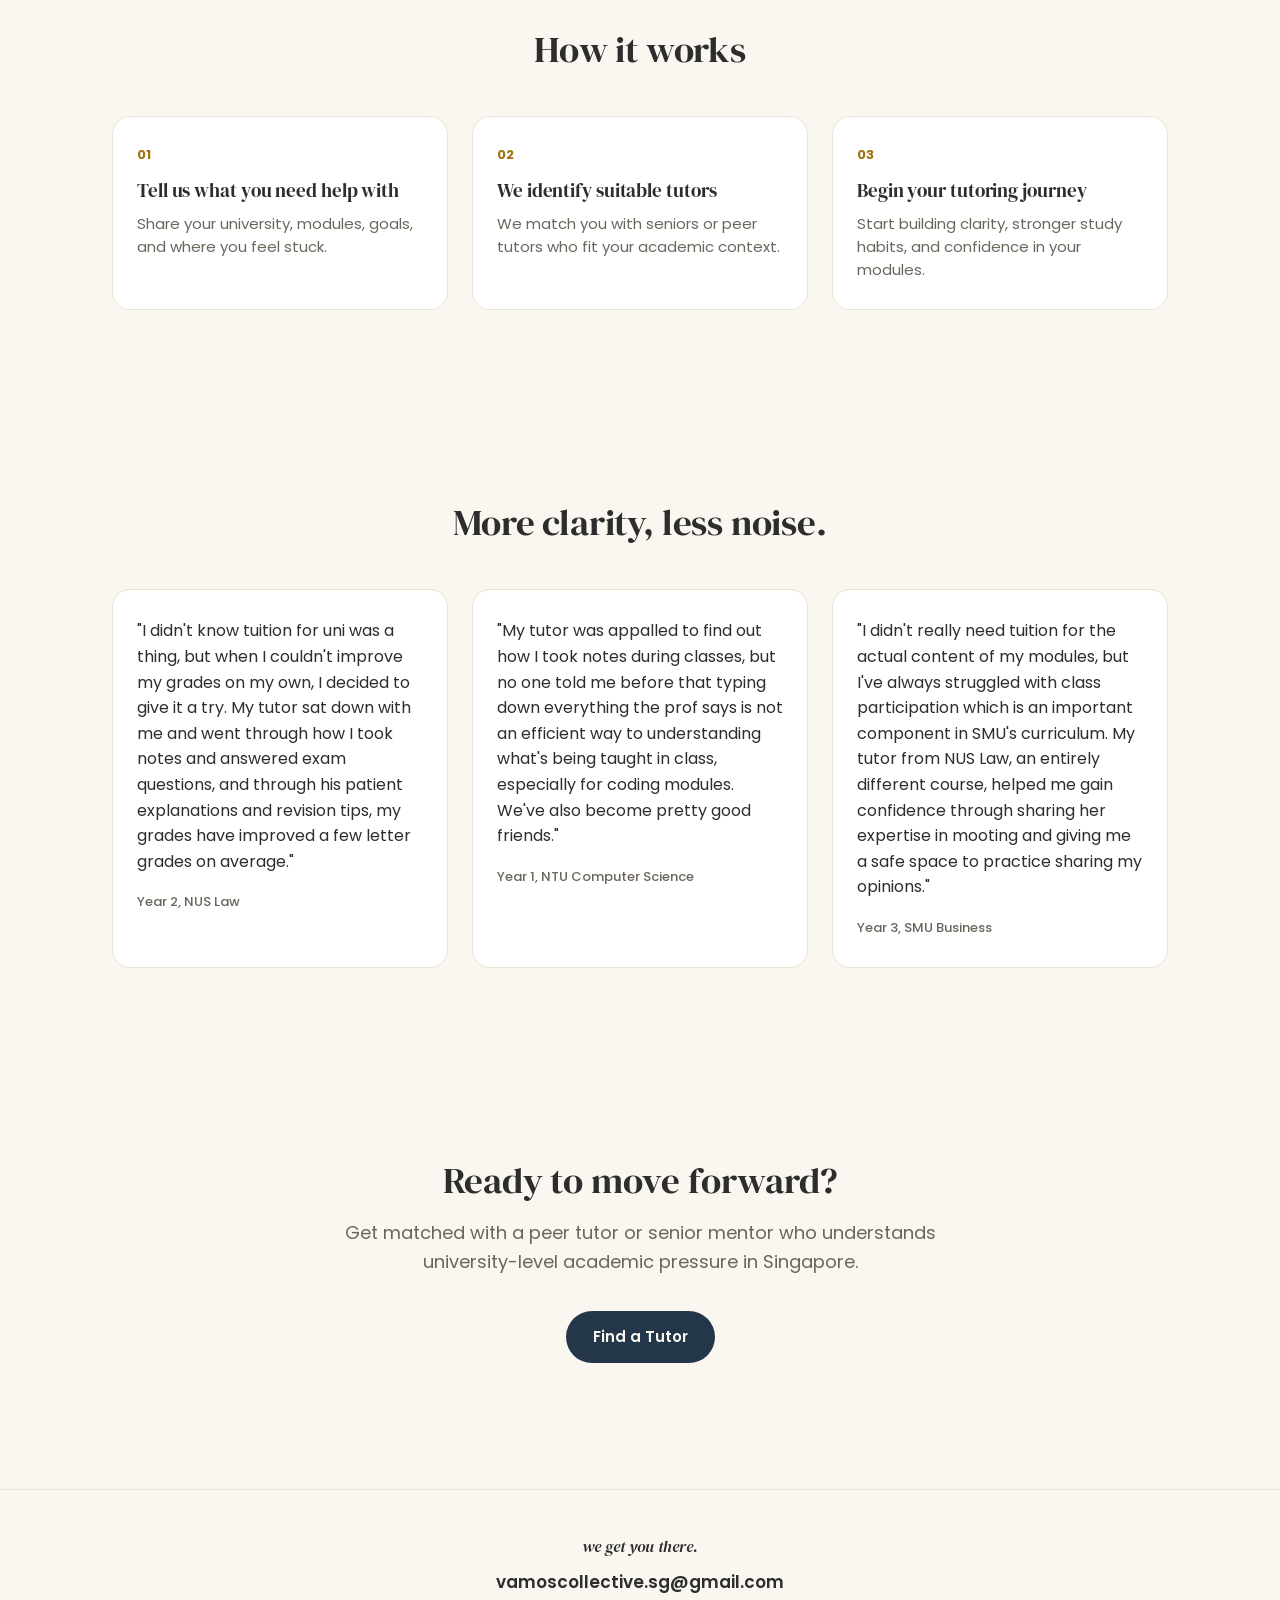
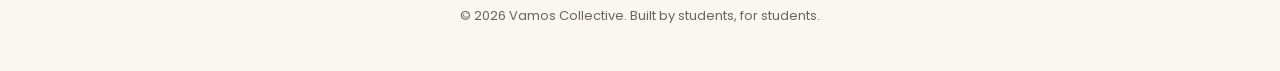
==== commit f0db4db4: "Update index.html" ====
--- a/index.html
+++ b/index.html
@@ -40,13 +40,7 @@
         </div>
 
         <div class="photo-frame">
-          <div class="photo-placeholder">
-            <svg viewBox="0 0 24 24" fill="none" stroke="currentColor" stroke-width="1.6" stroke-linecap="round" stroke-linejoin="round"><rect x="3" y="3" width="18" height="18" rx="2"/><circle cx="8.5" cy="8.5" r="1.5"/><path d="M21 15l-5-5L5 21"/></svg>
-            <span>Add a real photo of your tutors/students studying together here<br>(replace this box with an &lt;img&gt; tag — see comment in the code)</span>
-          </div>
-          <!-- Once you have a real photo, replace the div above with:
-          <img src="images/hero-photo.jpg" alt="Vamos Collective tutors and students studying together">
-          -->
+          <img src="images/library.jpg" alt="University library with student studying">
         </div>
       </div>
     </div>
@@ -57,11 +51,7 @@
     <div class="wrap">
       <div class="grid-2" style="align-items:center;">
         <div class="photo-frame">
-          <div class="photo-placeholder">
-            <svg viewBox="0 0 24 24" fill="none" stroke="currentColor" stroke-width="1.6" stroke-linecap="round" stroke-linejoin="round"><rect x="3" y="3" width="18" height="18" rx="2"/><circle cx="8.5" cy="8.5" r="1.5"/><path d="M21 15l-5-5L5 21"/></svg>
-            <span>Add a real photo of a tutoring session here</span>
-          </div>
-          <!-- <img src="images/who-we-are.jpg" alt="A Vamos Collective tutor helping a student"> -->
+          <img src="images/students.jpg" alt="University students learning together">
         </div>
 
         <div>
